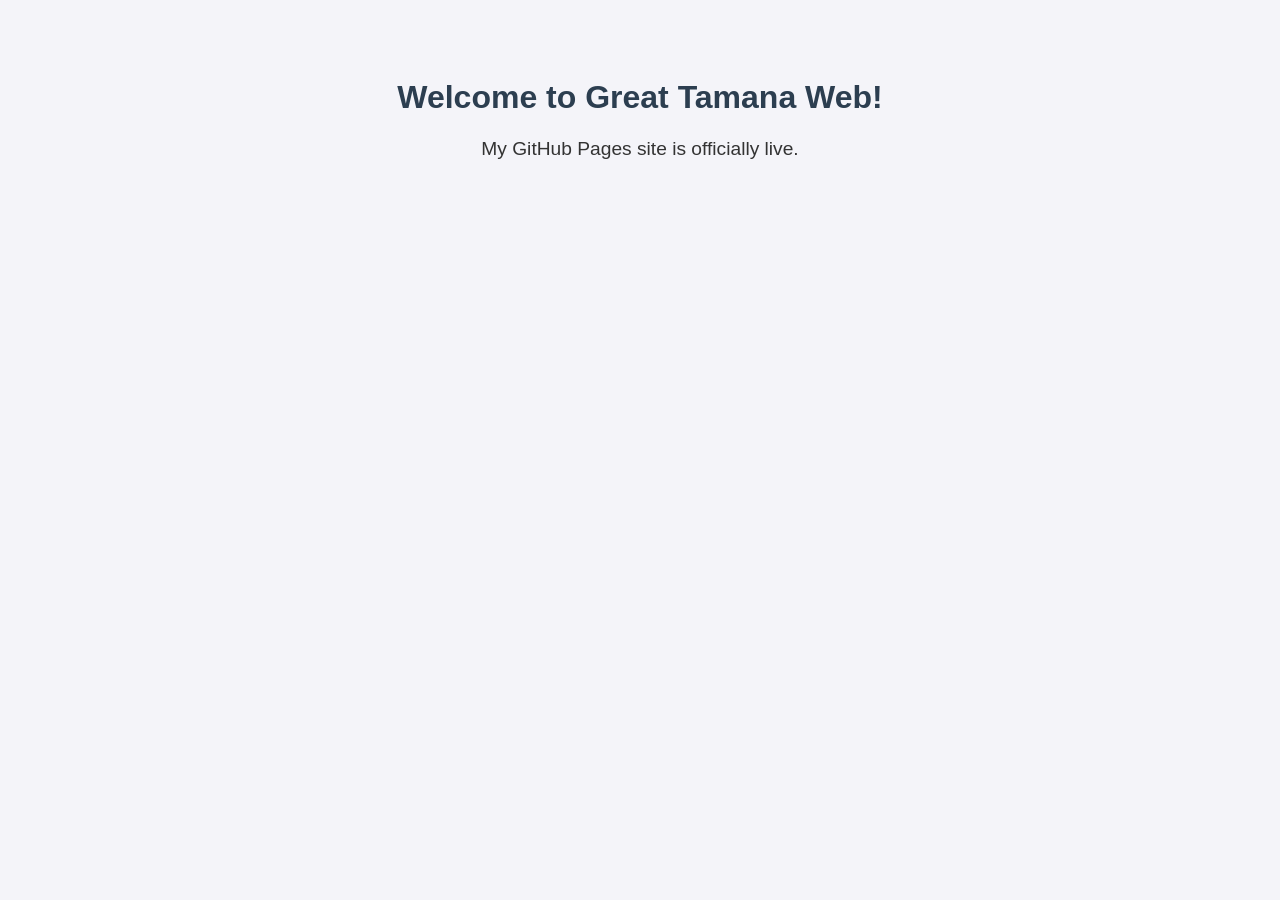
==== index.html @ b838b40d "Add initial HTML structure for Great Tamana Web" ====
<!DOCTYPE html>
<html lang="en">
<head>
    <meta charset="UTF-8">
    <meta name="viewport" content="width=device-width, initial-scale=1.0">
    <title>Great Tamana Web</title>
    <style>
        body {
            font-family: Arial, sans-serif;
            text-align: center;
            padding: 50px;
            background-color: #f4f4f9;
            color: #333;
        }
        h1 {
            color: #2c3e50;
        }
        p {
            font-size: 1.2rem;
        }
    </style>
</head>
<body>
    <h1>Welcome to Great Tamana Web!</h1>
    <p>My GitHub Pages site is officially live.</p>
</body>
</html>
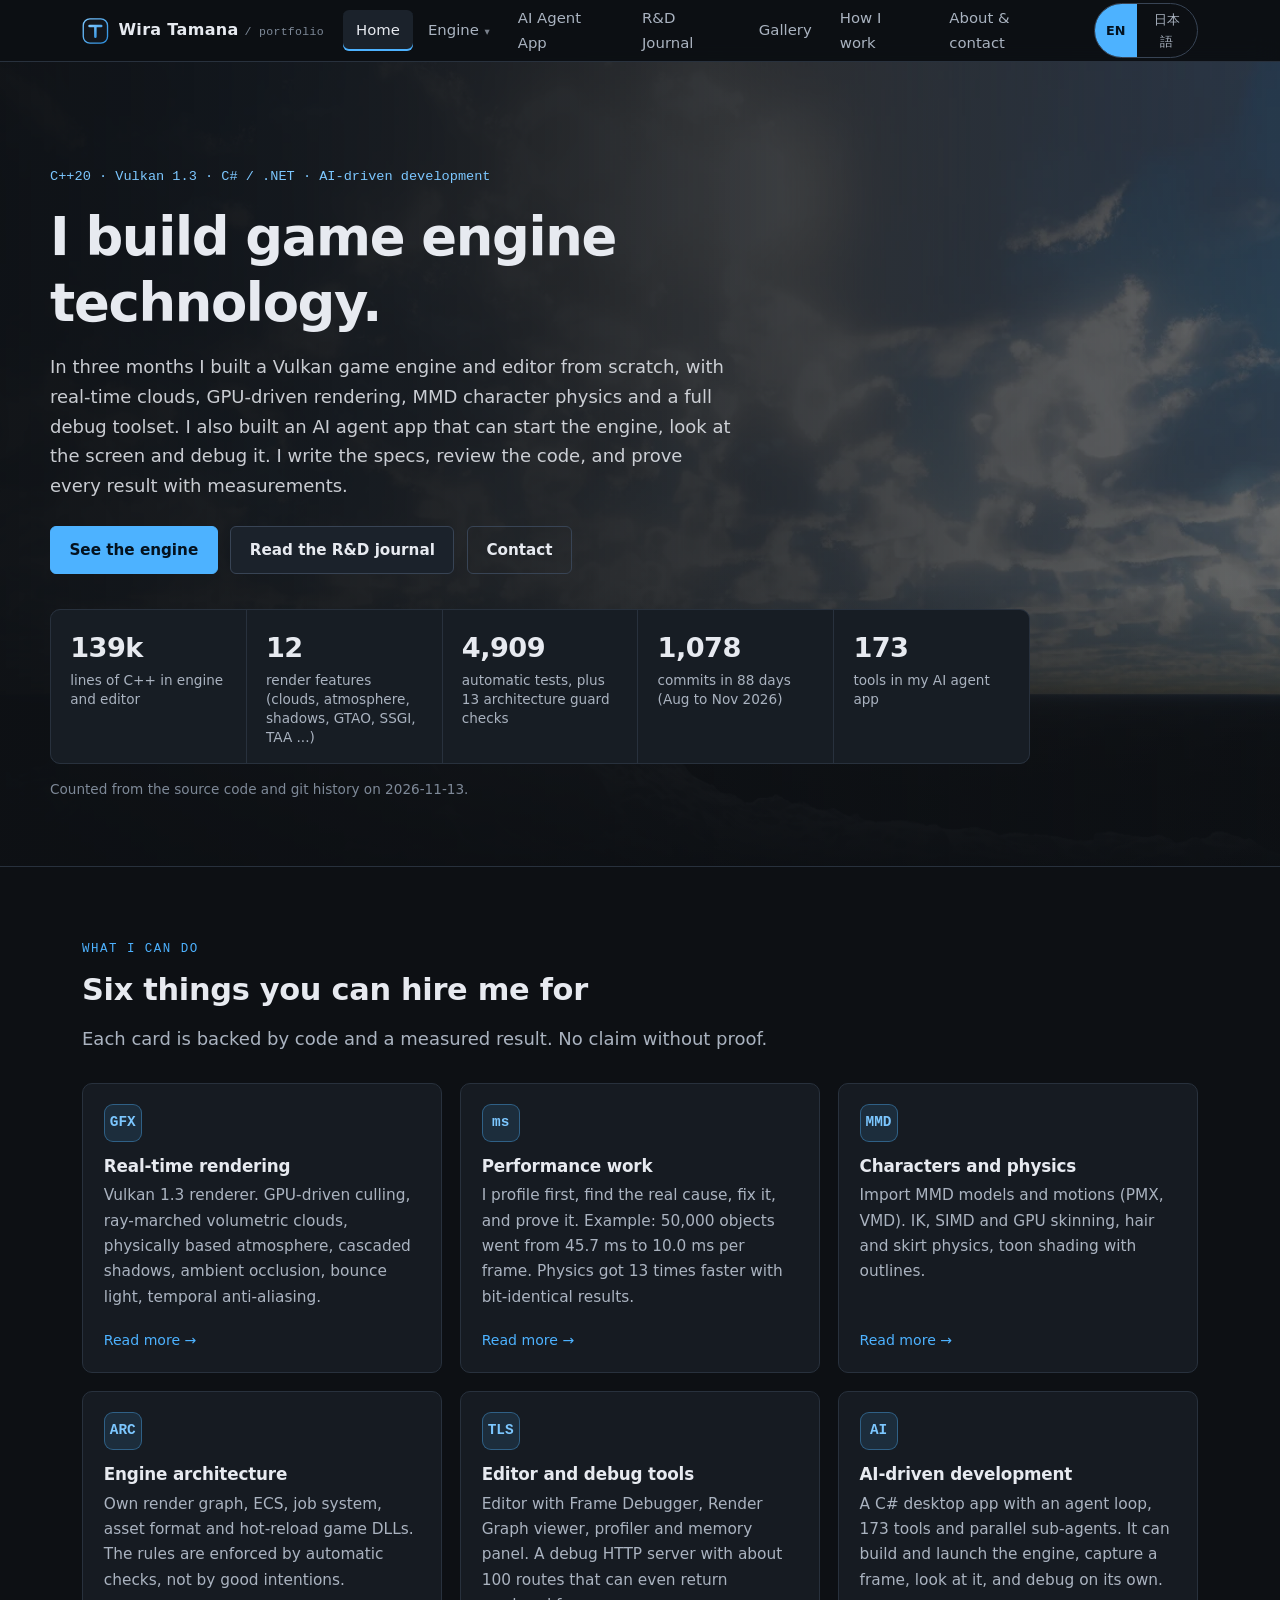
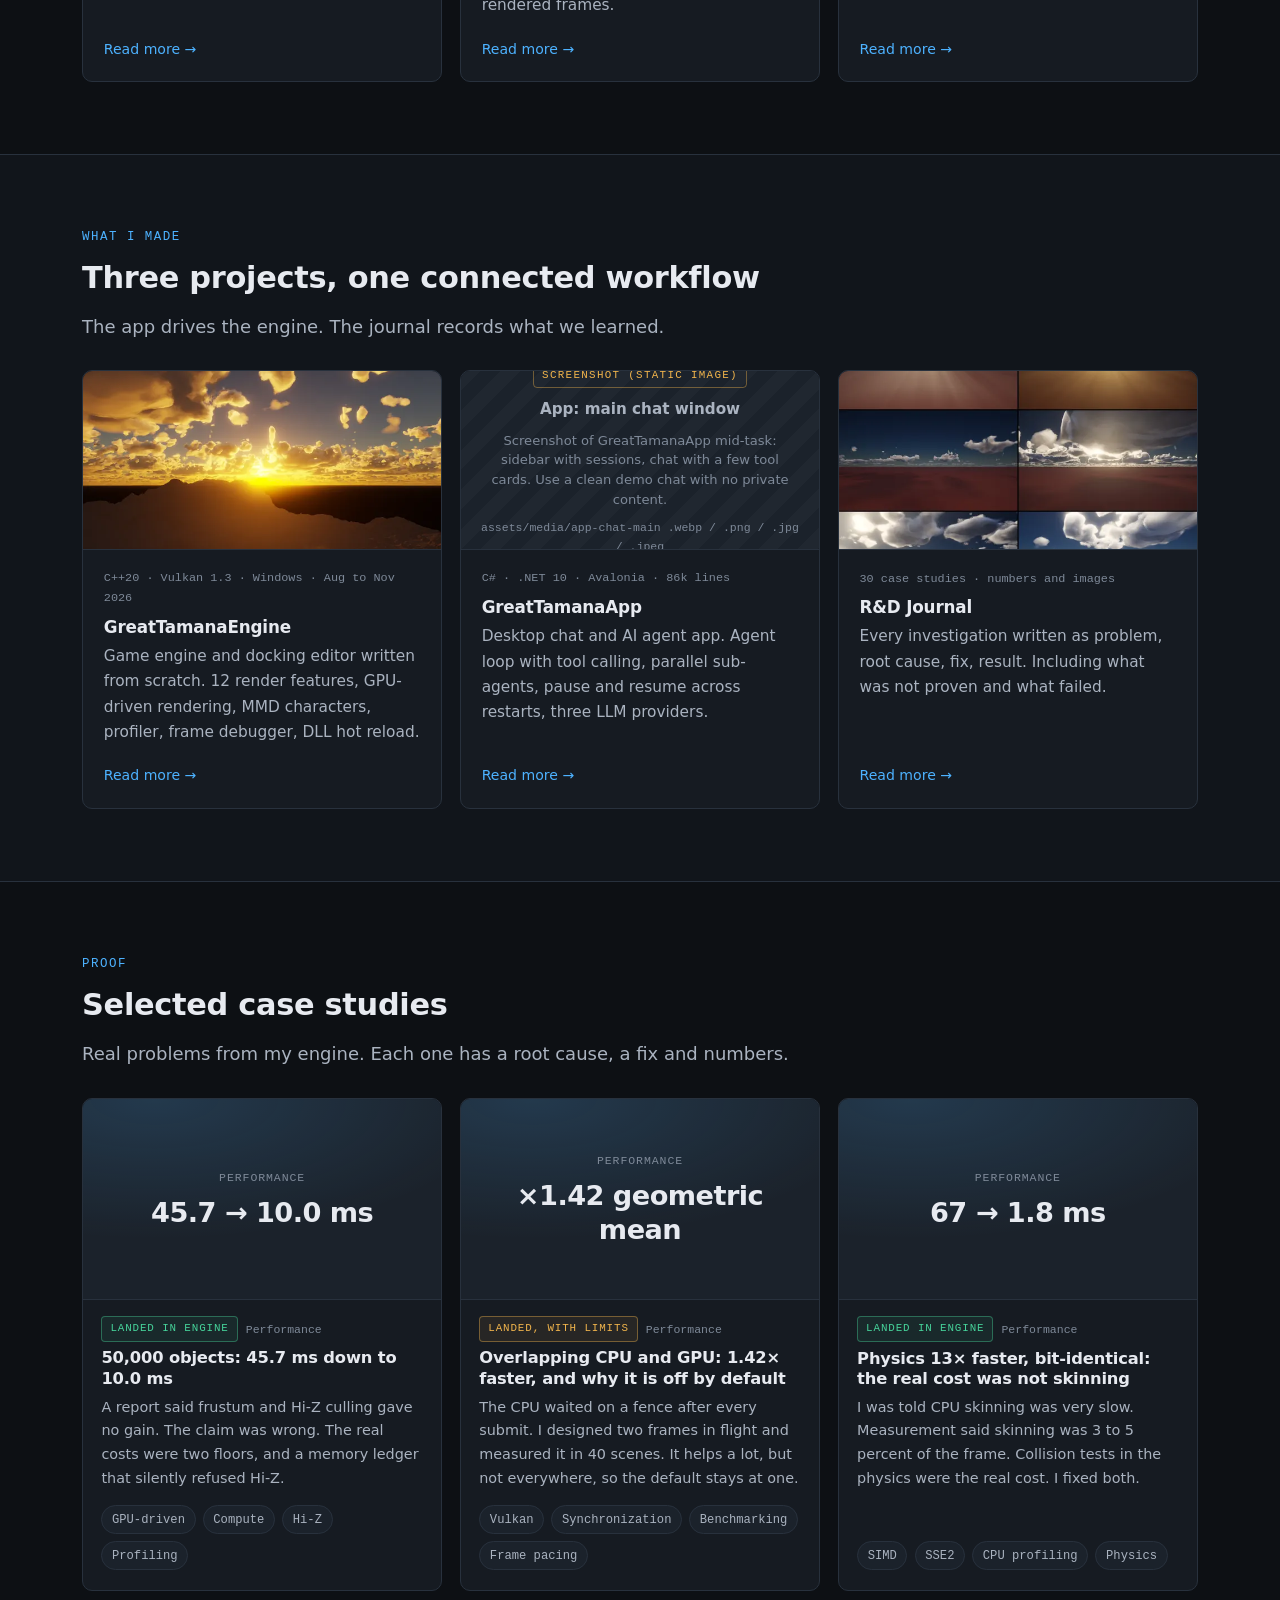
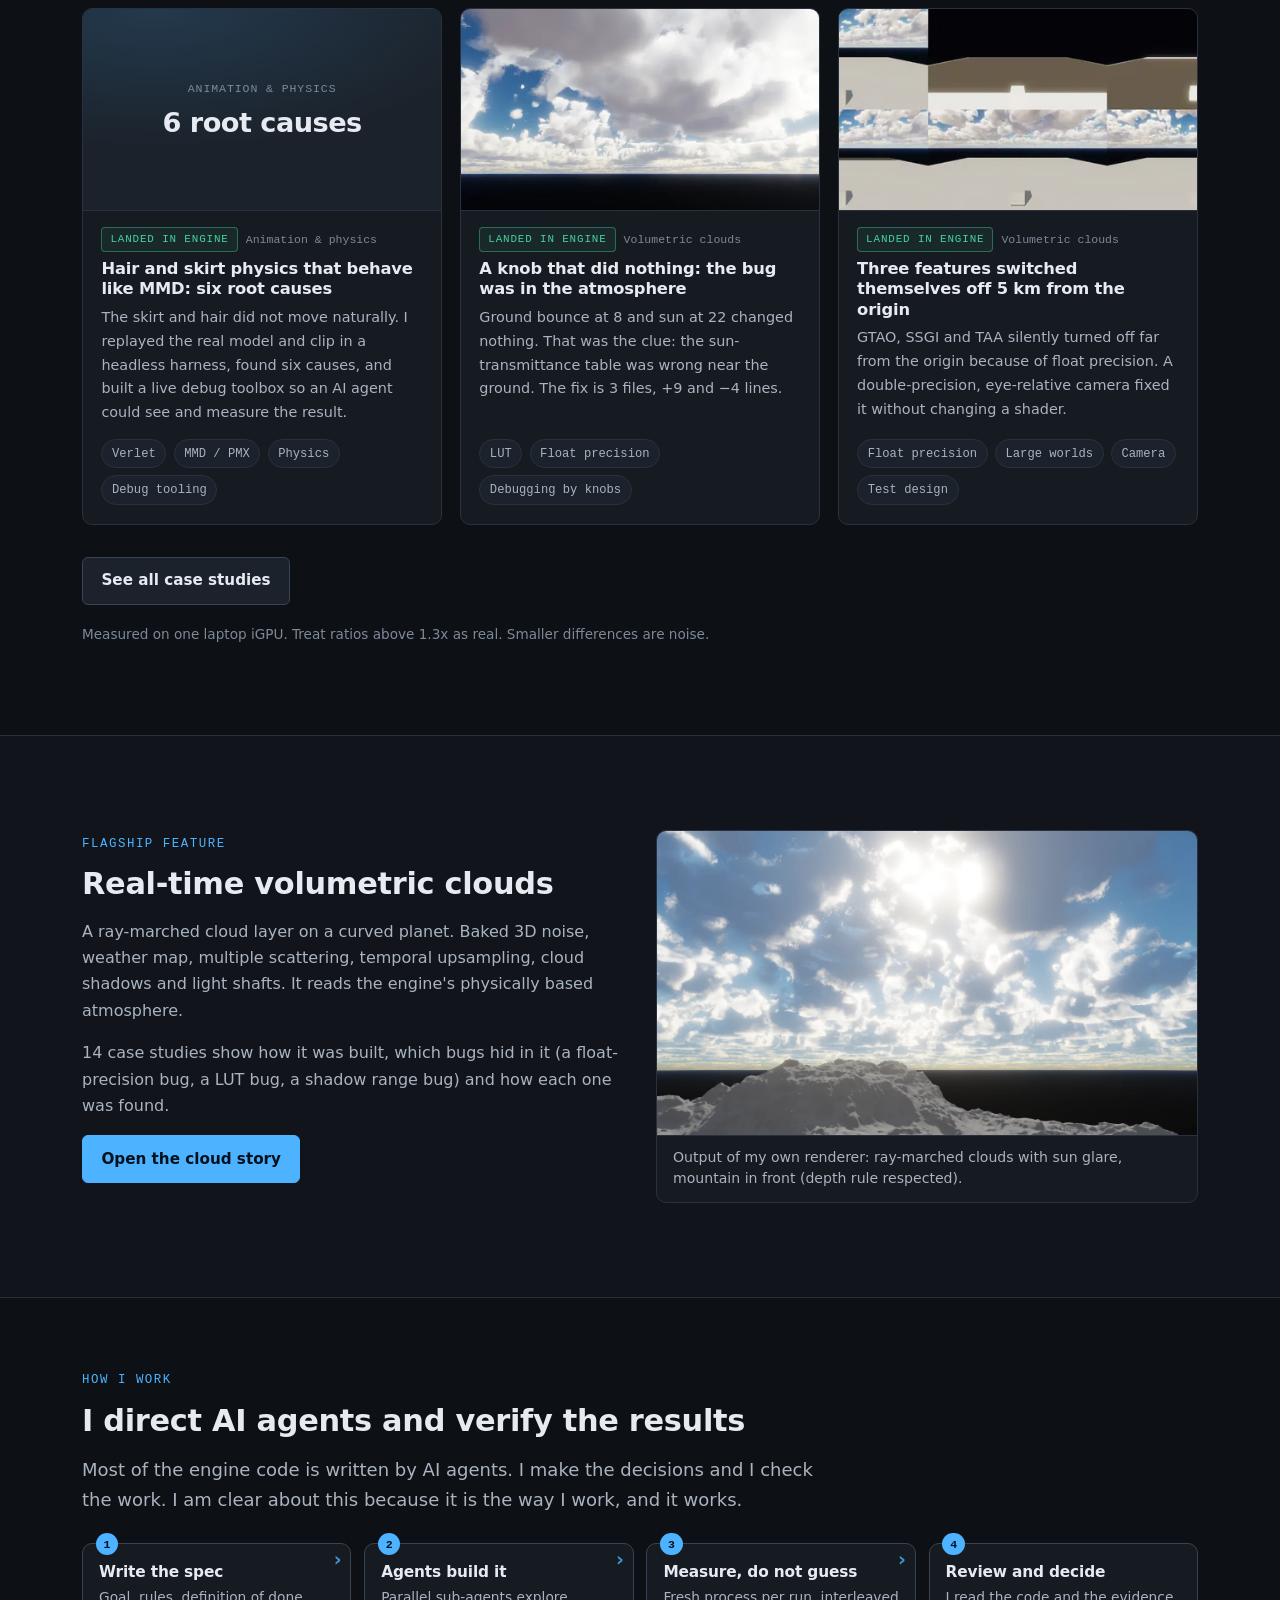
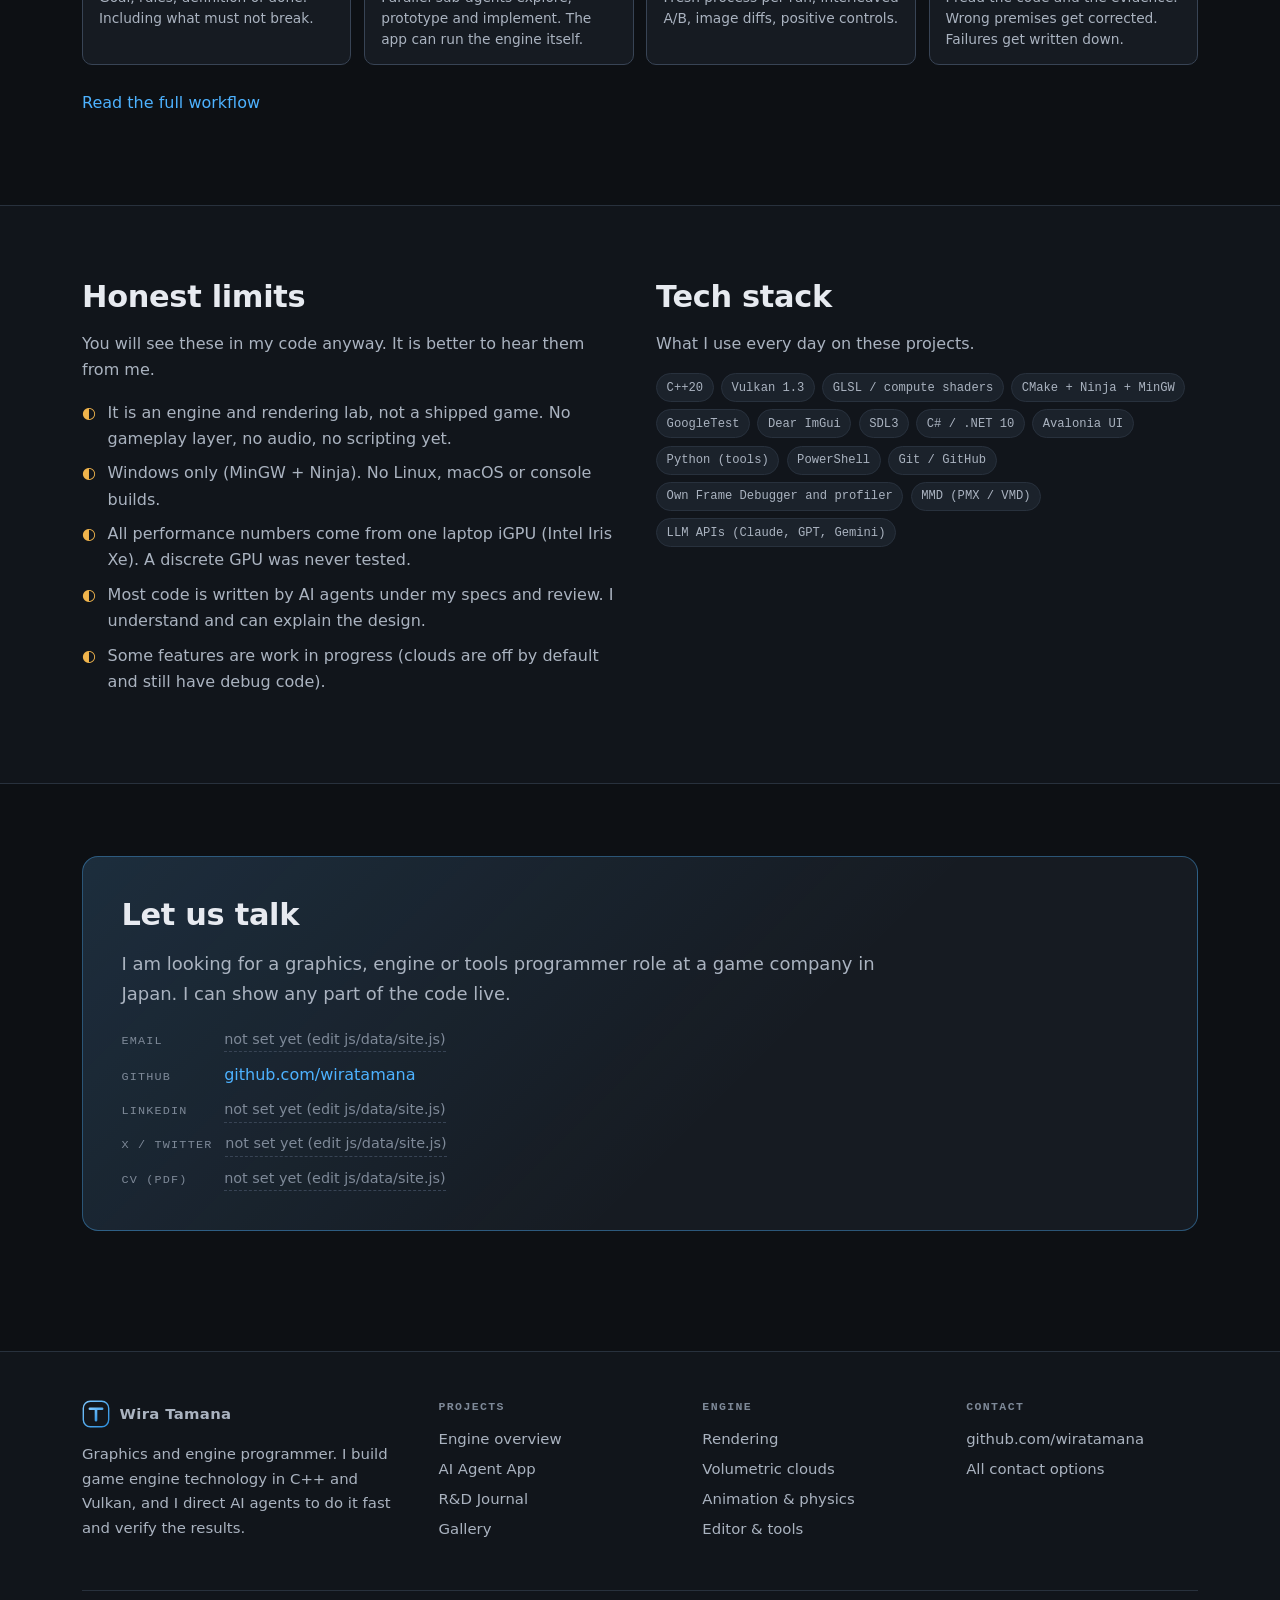
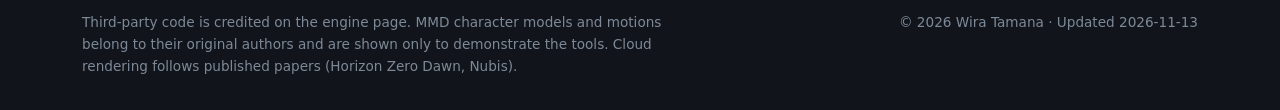
==== commit afc833c8: "Rewrite portfolio: multi-page site with EN/JP language architecture, 30 case studies, shared UI comp" ====
--- a/index.html
+++ b/index.html
@@ -1,27 +1,165 @@
 <!DOCTYPE html>
-<html lang="en">
+<html lang="en" data-page="home" data-bundles="common,home,cases" data-scripts="data/cases,components/case-card,pages/home" data-title="home.title" data-desc="home.desc">
 <head>
-    <meta charset="UTF-8">
-    <meta name="viewport" content="width=device-width, initial-scale=1.0">
-    <title>Great Tamana Web</title>
-    <style>
-        body {
-            font-family: Arial, sans-serif;
-            text-align: center;
-            padding: 50px;
-            background-color: #f4f4f9;
-            color: #333;
-        }
-        h1 {
-            color: #2c3e50;
-        }
-        p {
-            font-size: 1.2rem;
-        }
-    </style>
+<meta charset="utf-8">
+<meta name="viewport" content="width=device-width, initial-scale=1">
+<title>Wira Tamana · Graphics &amp; Engine Programmer</title>
+<meta name="description" content="Portfolio of Wira Tamana: Vulkan game engine, AI agent app and R&amp;D journal.">
+<meta name="theme-color" content="#0d1014">
+<meta property="og:type" content="website">
+<meta property="og:title" content="Wira Tamana · Graphics &amp; Engine Programmer">
+<meta property="og:image" content="assets/img/cloud-hero.webp">
+<link rel="icon" href="assets/icons/favicon.svg" type="image/svg+xml">
+<link rel="stylesheet" href="css/tokens.css">
+<link rel="stylesheet" href="css/base.css">
+<link rel="stylesheet" href="css/components.css">
+<script src="js/core/loader.js"></script>
 </head>
 <body>
-    <h1>Welcome to Great Tamana Web!</h1>
-    <p>My GitHub Pages site is officially live.</p>
+<a class="skip" href="#main" data-i18n="skip"></a>
+<div id="site-header"></div>
+<noscript><p class="wrap" style="padding-block:2rem">This site needs JavaScript (language switch and texts).</p></noscript>
+
+<main id="main">
+
+  <!-- ===== HERO ===== -->
+  <section class="hero">
+    <div class="hero-bg"><img src="assets/img/cloud-hero.webp" alt=""></div>
+    <div class="wrap hero-inner">
+      <span class="tagline" data-i18n="home.hero.tag"></span>
+      <h1 data-i18n="home.hero.h1"></h1>
+      <p class="lead" data-i18n="home.hero.lead"></p>
+      <div class="hero-cta">
+        <a class="btn primary" href="engine.html" data-i18n="home.hero.cta1"></a>
+        <a class="btn" href="journal.html" data-i18n="home.hero.cta2"></a>
+        <a class="btn ghost" href="about.html#contact" data-i18n="home.hero.cta3"></a>
+      </div>
+      <div class="stats" data-repeat="home.stats" data-tpl="stat"></div>
+      <p class="dim" style="margin:.7rem 0 0"><small data-i18n="home.stats.note"></small></p>
+    </div>
+  </section>
+
+  <!-- ===== WHAT I CAN DO ===== -->
+  <section class="section" id="can">
+    <div class="wrap">
+      <div class="section-head">
+        <span class="eyebrow" data-i18n="home.can.eyebrow"></span>
+        <h2 data-i18n="home.can.h"></h2>
+        <p data-i18n="home.can.sub"></p>
+      </div>
+      <div class="grid g3" data-repeat="home.can" data-tpl="card"></div>
+    </div>
+  </section>
+
+  <!-- ===== WHAT I MADE ===== -->
+  <section class="section alt" id="made">
+    <div class="wrap">
+      <div class="section-head">
+        <span class="eyebrow" data-i18n="home.made.eyebrow"></span>
+        <h2 data-i18n="home.made.h"></h2>
+        <p data-i18n="home.made.sub"></p>
+      </div>
+      <div class="grid g3">
+        <a class="card proj" href="engine.html">
+          <div class="thumb"><img src="assets/img/thumb/cloud-final-s3.webp" alt="" loading="lazy"></div>
+          <div class="body">
+            <span class="meta" data-i18n="home.made.1.meta"></span>
+            <h3 data-i18n="home.made.1.t"></h3>
+            <p data-i18n="home.made.1.d"></p>
+            <span class="more" data-i18n="ui.more"></span>
+          </div>
+        </a>
+        <a class="card proj" href="app.html">
+          <div class="thumb"><figure data-slot="app-chat-main" data-kind="image"></figure></div>
+          <div class="body">
+            <span class="meta" data-i18n="home.made.2.meta"></span>
+            <h3 data-i18n="home.made.2.t"></h3>
+            <p data-i18n="home.made.2.d"></p>
+            <span class="more" data-i18n="ui.more"></span>
+          </div>
+        </a>
+        <a class="card proj" href="journal.html">
+          <div class="thumb"><img src="assets/img/thumb/cloud-shafts-sheet.webp" alt="" loading="lazy"></div>
+          <div class="body">
+            <span class="meta" data-i18n="home.made.3.meta"></span>
+            <h3 data-i18n="home.made.3.t"></h3>
+            <p data-i18n="home.made.3.d"></p>
+            <span class="more" data-i18n="ui.more"></span>
+          </div>
+        </a>
+      </div>
+    </div>
+  </section>
+
+  <!-- ===== PROOF ===== -->
+  <section class="section" id="proof">
+    <div class="wrap">
+      <div class="section-head">
+        <span class="eyebrow" data-i18n="home.feat.eyebrow"></span>
+        <h2 data-i18n="home.feat.h"></h2>
+        <p data-i18n="home.feat.sub"></p>
+      </div>
+      <div class="grid g3" id="feat-cases"></div>
+      <p class="sp-t"><a class="btn" href="journal.html" data-i18n="home.feat.all"></a></p>
+      <p class="dim"><small data-i18n="note.hw.short"></small></p>
+    </div>
+  </section>
+
+  <!-- ===== CLOUDS ===== -->
+  <section class="section alt" id="clouds">
+    <div class="wrap cols2" style="align-items:center">
+      <div>
+        <span class="eyebrow" data-i18n="home.cloud.eyebrow"></span>
+        <h2 data-i18n="home.cloud.h"></h2>
+        <p class="muted" data-i18n="home.cloud.p1"></p>
+        <p class="muted" data-i18n="home.cloud.p2"></p>
+        <p><a class="btn primary" href="clouds.html" data-i18n="home.cloud.cta"></a></p>
+      </div>
+      <figure data-img="cloud-hero" data-cap="home.cloud.cap"></figure>
+    </div>
+  </section>
+
+  <!-- ===== HOW I WORK ===== -->
+  <section class="section" id="how">
+    <div class="wrap">
+      <div class="section-head">
+        <span class="eyebrow" data-i18n="home.how.eyebrow"></span>
+        <h2 data-i18n="home.how.h"></h2>
+        <p data-i18n="home.how.sub"></p>
+      </div>
+      <div class="flow" data-repeat="home.how" data-tpl="step"></div>
+      <p><a href="workflow.html" data-i18n="home.how.more"></a></p>
+    </div>
+  </section>
+
+  <!-- ===== HONEST LIMITS + STACK ===== -->
+  <section class="section alt" id="honest">
+    <div class="wrap cols2">
+      <div>
+        <h2 data-i18n="home.limits.h"></h2>
+        <p class="muted" data-i18n="home.limits.sub"></p>
+        <ul class="ticks part" data-repeat="home.limits" data-tpl="li"></ul>
+      </div>
+      <div>
+        <h2 data-i18n="home.stack.h"></h2>
+        <p class="muted" data-i18n="home.stack.sub"></p>
+        <ul class="chips" data-repeat="home.stack" data-tpl="chip"></ul>
+      </div>
+    </div>
+  </section>
+
+  <!-- ===== CONTACT ===== -->
+  <section class="section" id="contact">
+    <div class="wrap">
+      <div class="contact-box">
+        <h2 data-i18n="home.contact.h"></h2>
+        <p class="lead" data-i18n="home.contact.p"></p>
+        <ul class="contact-list" data-contact></ul>
+      </div>
+    </div>
+  </section>
+</main>
+
+<div id="site-footer"></div>
 </body>
 </html>
--- a/css/tokens.css
+++ b/css/tokens.css
@@ -0,0 +1,56 @@
+/* ==========================================================================
+   Design tokens. Change the look of the whole site here.
+   Style: dark, technical, engine-editor feel. ONE accent colour.
+   ========================================================================== */
+:root {
+  color-scheme: dark;
+
+  /* surfaces (charcoal) */
+  --bg:        #0d1014;
+  --bg-2:      #11151b;
+  --surface:   #161b22;
+  --surface-2: #1b222b;
+  --surface-3: #232d39;
+  --line:      #28313d;
+  --line-2:    #384455;
+
+  /* text */
+  --text:   #e7eaf0;
+  --text-2: #aab3c0;
+  --text-3: #7e8998;
+
+  /* the one accent */
+  --accent:      #4db2ff;
+  --accent-2:    #7cc7ff;
+  --accent-ink:  #04121f;
+  --accent-soft: rgba(77, 178, 255, .12);
+  --accent-line: rgba(77, 178, 255, .38);
+
+  /* semantic (only for status and before/after) */
+  --good: #46d39a;
+  --warn: #f0b44c;
+  --bad:  #f06a6a;
+
+  /* shape */
+  --r-s: 6px;
+  --r:   10px;
+  --r-l: 16px;
+  --shadow: 0 10px 34px rgba(0, 0, 0, .38);
+
+  /* layout */
+  --maxw: 1180px;
+  --maxw-text: 760px;
+  --gutter: clamp(16px, 4vw, 32px);
+  --header-h: 62px;
+
+  /* type */
+  --font: "Inter", "Segoe UI", "Hiragino Sans", "Hiragino Kaku Gothic ProN", "Yu Gothic UI", "Meiryo", system-ui, -apple-system, sans-serif;
+  --mono: "Cascadia Code", "JetBrains Mono", "SF Mono", Consolas, "Courier New", monospace;
+  --fs-s:  .85rem;
+  --fs:    1rem;
+  --fs-l:  1.125rem;
+  --fs-h3: 1.15rem;
+  --fs-h2: clamp(1.45rem, 2.6vw, 1.9rem);
+  --fs-h1: clamp(2rem, 5vw, 3.3rem);
+  --lh: 1.65;
+}
--- a/css/base.css
+++ b/css/base.css
@@ -0,0 +1,142 @@
+/* ==========================================================================
+   Base: reset, typography, page shell, header, footer.
+   ========================================================================== */
+*, *::before, *::after { box-sizing: border-box; }
+html { -webkit-text-size-adjust: 100%; scroll-behavior: smooth; scroll-padding-top: calc(var(--header-h) + 16px); }
+body {
+  margin: 0; background: var(--bg); color: var(--text);
+  font-family: var(--font); font-size: var(--fs); line-height: var(--lh);
+  -webkit-font-smoothing: antialiased; text-rendering: optimizeLegibility;
+}
+/* hide the page until texts are applied (no flash of wrong language) */
+html.i18n-loading body { opacity: 0; }
+html body { transition: opacity .15s ease; }
+
+img, video, svg { max-width: 100%; display: block; }
+a { color: var(--accent); text-decoration: none; }
+a:hover { color: var(--accent-2); text-decoration: underline; text-underline-offset: 3px; }
+:focus-visible { outline: 2px solid var(--accent); outline-offset: 2px; border-radius: 4px; }
+::selection { background: var(--accent); color: var(--accent-ink); }
+hr { border: 0; border-top: 1px solid var(--line); margin: 2rem 0; }
+
+h1, h2, h3, h4 { line-height: 1.25; margin: 0 0 .5em; font-weight: 650; letter-spacing: -.01em; }
+h1 { font-size: var(--fs-h1); letter-spacing: -.025em; font-weight: 700; }
+h2 { font-size: var(--fs-h2); }
+h3 { font-size: var(--fs-h3); }
+h4 { font-size: 1rem; }
+p { margin: 0 0 1em; }
+ul, ol { margin: 0 0 1em; padding-left: 1.25em; }
+li { margin: .25em 0; }
+code, kbd { font-family: var(--mono); font-size: .88em; background: var(--surface-2); border: 1px solid var(--line); border-radius: 4px; padding: .08em .38em; color: var(--accent-2); }
+strong, b { font-weight: 650; color: var(--text); }
+small { font-size: var(--fs-s); color: var(--text-3); }
+
+/* Japanese typography */
+html[lang="ja"] body { line-height: 1.85; letter-spacing: .02em; word-break: auto-phrase; line-break: strict; }
+html[lang="ja"] h1, html[lang="ja"] h2, html[lang="ja"] h3 { letter-spacing: .01em; line-height: 1.4; }
+
+.skip { position: absolute; left: -999px; top: 8px; z-index: 999; background: var(--accent); color: var(--accent-ink); padding: .5rem 1rem; border-radius: var(--r-s); }
+.skip:focus { left: 8px; }
+
+/* ---------- shell ---------- */
+.wrap { width: 100%; max-width: var(--maxw); margin: 0 auto; padding-inline: var(--gutter); }
+.narrow { max-width: var(--maxw-text); }
+main { display: block; min-height: 60vh; }
+.section { padding-block: clamp(2.5rem, 6vw, 4.5rem); }
+.section.alt { background: var(--bg-2); border-block: 1px solid var(--line); }
+.section-head { max-width: var(--maxw-text); margin-bottom: 1.8rem; }
+.section-head p { color: var(--text-2); font-size: var(--fs-l); margin: 0; }
+.eyebrow { font-family: var(--mono); font-size: .78rem; text-transform: uppercase; letter-spacing: .12em; color: var(--accent); margin-bottom: .7rem; display: block; }
+.lead { font-size: var(--fs-l); color: var(--text-2); max-width: var(--maxw-text); }
+.muted { color: var(--text-2); }
+.dim { color: var(--text-3); }
+.mono { font-family: var(--mono); }
+.center { text-align: center; }
+.stack > * + * { margin-top: 1rem; }
+.row { display: flex; flex-wrap: wrap; gap: .75rem; align-items: center; }
+.sp-t { margin-top: 2rem; }
+
+/* ---------- page header (inner pages) ---------- */
+.page-head { padding: clamp(2rem, 5vw, 3.6rem) 0 clamp(1.4rem, 3vw, 2.2rem); border-bottom: 1px solid var(--line);
+  background: radial-gradient(1200px 300px at 85% -40%, rgba(77, 178, 255, .13), transparent 60%), var(--bg); }
+.page-head h1 { margin-bottom: .6rem; max-width: 22ch; }
+html[lang="ja"] .page-head h1 { max-width: 26ch; }
+.crumbs { font-size: var(--fs-s); color: var(--text-3); margin-bottom: 1rem; display: flex; gap: .5rem; flex-wrap: wrap; }
+.crumbs a { color: var(--text-2); }
+.crumbs span.sep { opacity: .5; }
+
+/* page with side table of contents */
+.page-grid { display: grid; grid-template-columns: minmax(0, 1fr); gap: 2.5rem; }
+.toc { display: none; }
+@media (min-width: 1100px) {
+  .page-grid.has-toc { grid-template-columns: 210px minmax(0, 1fr); }
+  .toc { display: block; position: sticky; top: calc(var(--header-h) + 24px); align-self: start; font-size: var(--fs-s); max-height: calc(100vh - var(--header-h) - 48px); overflow: auto; }
+  .toc h4 { font-family: var(--mono); font-size: .72rem; text-transform: uppercase; letter-spacing: .12em; color: var(--text-3); margin-bottom: .7rem; }
+  .toc a { display: block; padding: .32rem .8rem; color: var(--text-2); border-left: 2px solid var(--line); }
+  .toc a:hover { color: var(--text); text-decoration: none; border-color: var(--line-2); }
+  .toc a.on { color: var(--accent); border-color: var(--accent); }
+}
+.page-grid .section { padding-block: 0 3rem; }
+.page-grid .section + .section { padding-top: 0; }
+.page-grid .section > h2:first-child { margin-top: 0; }
+.block { margin-bottom: 3rem; }
+.block > h2 { padding-top: .5rem; }
+
+/* ---------- header ---------- */
+.site-header { position: sticky; top: 0; z-index: 100; height: var(--header-h); background: rgba(13, 16, 20, .82);
+  backdrop-filter: blur(14px) saturate(1.3); -webkit-backdrop-filter: blur(14px) saturate(1.3); border-bottom: 1px solid var(--line); }
+.site-header .wrap { height: 100%; display: flex; align-items: center; gap: 1.2rem; }
+.brand { display: flex; align-items: center; gap: .6rem; color: var(--text); font-weight: 700; letter-spacing: .02em; white-space: nowrap; }
+.brand:hover { text-decoration: none; color: var(--text); }
+.brand svg { width: 28px; height: 28px; }
+.brand small { color: var(--text-3); font-weight: 500; font-family: var(--mono); font-size: .72rem; }
+.nav { display: flex; align-items: center; gap: .15rem; margin-left: auto; }
+.nav > a, .nav .dd > button { color: var(--text-2); padding: .5rem .8rem; border-radius: var(--r-s); font: inherit; font-size: .93rem; background: none; border: 0; cursor: pointer; }
+.nav > a:hover, .nav .dd > button:hover { color: var(--text); background: var(--surface-2); text-decoration: none; }
+.nav a.on, .nav .dd.on > button { color: var(--text); background: var(--surface-2); }
+.nav a.on { box-shadow: inset 0 -2px 0 var(--accent); }
+.dd { position: relative; }
+.dd > button::after { content: "▾"; margin-left: .35rem; font-size: .7em; opacity: .7; }
+.dd-menu { position: absolute; top: calc(100% + 6px); left: 0; min-width: 240px; background: var(--surface); border: 1px solid var(--line-2); border-radius: var(--r); box-shadow: var(--shadow); padding: .4rem; display: none; }
+.dd:hover .dd-menu, .dd.open .dd-menu, .dd:focus-within .dd-menu { display: block; }
+.dd-menu a { display: block; padding: .5rem .75rem; border-radius: var(--r-s); color: var(--text-2); font-size: .92rem; }
+.dd-menu a:hover { background: var(--surface-3); color: var(--text); text-decoration: none; }
+.dd-menu a.on { color: var(--accent); }
+
+.lang { display: inline-flex; border: 1px solid var(--line-2); border-radius: 999px; overflow: hidden; margin-left: .6rem; }
+.lang button { background: none; border: 0; color: var(--text-2); font: inherit; font-size: .8rem; padding: .32rem .7rem; cursor: pointer; }
+.lang button:hover { color: var(--text); }
+.lang button[aria-pressed="true"] { background: var(--accent); color: var(--accent-ink); font-weight: 650; }
+
+.burger { display: none; margin-left: auto; background: none; border: 1px solid var(--line-2); color: var(--text); border-radius: var(--r-s); padding: .4rem .65rem; font-size: 1.1rem; cursor: pointer; }
+@media (max-width: 960px) {
+  .burger { display: block; }
+  .nav { position: fixed; inset: var(--header-h) 0 auto 0; background: var(--bg-2); border-bottom: 1px solid var(--line); flex-direction: column; align-items: stretch; padding: .6rem var(--gutter) 1.2rem; display: none; margin: 0; max-height: calc(100vh - var(--header-h)); overflow: auto; }
+  .nav.open { display: flex; }
+  .nav > a, .nav .dd > button { padding: .7rem .6rem; text-align: left; width: 100%; }
+  .dd-menu { position: static; display: block; box-shadow: none; border: 0; background: none; padding: 0 0 0 .8rem; }
+  .dd > button::after { display: none; }
+  .lang { margin: .6rem 0 0; align-self: flex-start; }
+}
+
+/* partial translation notice */
+.i18n-note { background: var(--accent-soft); border-bottom: 1px solid var(--accent-line); color: var(--text); font-size: var(--fs-s); text-align: center; padding: .45rem var(--gutter); }
+
+/* ---------- footer ---------- */
+.site-footer { border-top: 1px solid var(--line); background: var(--bg-2); padding: 3rem 0 2rem; margin-top: 3rem; font-size: .93rem; }
+.foot-grid { display: grid; gap: 2rem; grid-template-columns: 1.4fr repeat(3, 1fr); }
+@media (max-width: 800px) { .foot-grid { grid-template-columns: 1fr 1fr; } }
+@media (max-width: 520px) { .foot-grid { grid-template-columns: 1fr; } }
+.site-footer h4 { font-family: var(--mono); font-size: .72rem; text-transform: uppercase; letter-spacing: .12em; color: var(--text-3); margin-bottom: .8rem; }
+.site-footer ul { list-style: none; padding: 0; margin: 0; }
+.site-footer li { margin: .35rem 0; }
+.site-footer a { color: var(--text-2); }
+.site-footer a:hover { color: var(--text); }
+.foot-note { margin-top: 2.2rem; padding-top: 1.2rem; border-top: 1px solid var(--line); color: var(--text-3); font-size: var(--fs-s); display: flex; flex-wrap: wrap; gap: .5rem 2rem; justify-content: space-between; }
+.foot-note p { margin: 0; max-width: 70ch; }
+
+@media (prefers-reduced-motion: reduce) { html { scroll-behavior: auto; } * { transition: none !important; animation: none !important; } }
+@media print {
+  .site-header, .site-footer, .toc, .lang, .burger { display: none !important; }
+  body { background: #fff; color: #000; }
+}
--- a/css/components.css
+++ b/css/components.css
@@ -0,0 +1,255 @@
+/* ==========================================================================
+   Components. Every page is built from these. Do not style per page.
+   ========================================================================== */
+
+/* ---------- buttons, chips, badges ---------- */
+.btn { display: inline-flex; align-items: center; gap: .5rem; padding: .65rem 1.15rem; border-radius: var(--r-s); font: inherit; font-weight: 600; font-size: .95rem;
+  border: 1px solid var(--line-2); background: var(--surface-2); color: var(--text); cursor: pointer; transition: background .15s, border-color .15s, transform .15s; }
+.btn:hover { background: var(--surface-3); border-color: var(--accent-line); text-decoration: none; color: var(--text); transform: translateY(-1px); }
+.btn.primary { background: var(--accent); border-color: var(--accent); color: var(--accent-ink); }
+.btn.primary:hover { background: var(--accent-2); border-color: var(--accent-2); color: var(--accent-ink); }
+.btn.ghost { background: transparent; }
+.btn[aria-disabled="true"] { opacity: .5; pointer-events: none; }
+
+.chips { display: flex; flex-wrap: wrap; gap: .45rem; margin: 0; padding: 0; list-style: none; }
+.chip { display: inline-block; font-family: var(--mono); font-size: .76rem; padding: .22rem .6rem; border-radius: 999px; background: var(--surface-2); border: 1px solid var(--line); color: var(--text-2); margin: 0; }
+.chip.on, button.chip.on { background: var(--accent-soft); border-color: var(--accent-line); color: var(--accent-2); }
+button.chip { cursor: pointer; font-size: .8rem; padding: .32rem .8rem; }
+button.chip:hover { border-color: var(--accent-line); color: var(--text); }
+
+.badge { display: inline-block; font-family: var(--mono); font-size: .68rem; text-transform: uppercase; letter-spacing: .08em; padding: .18rem .5rem; border-radius: 4px; border: 1px solid var(--line-2); color: var(--text-2); }
+.badge.good { color: var(--good); border-color: rgba(70, 211, 154, .4); background: rgba(70, 211, 154, .08); }
+.badge.warn { color: var(--warn); border-color: rgba(240, 180, 76, .4); background: rgba(240, 180, 76, .08); }
+.badge.bad  { color: var(--bad);  border-color: rgba(240, 106, 106, .4); background: rgba(240, 106, 106, .08); }
+.badge.accent { color: var(--accent-2); border-color: var(--accent-line); background: var(--accent-soft); }
+
+/* ---------- hero (home) ---------- */
+.hero { position: relative; overflow: hidden; border-bottom: 1px solid var(--line); isolation: isolate; }
+.hero-bg { position: absolute; inset: 0; z-index: -2; }
+.hero-bg img { width: 100%; height: 100%; object-fit: cover; object-position: center 30%; opacity: .5; }
+.hero::after { content: ""; position: absolute; inset: 0; z-index: -1; background: linear-gradient(90deg, rgba(13, 16, 20, .96) 0%, rgba(13, 16, 20, .78) 45%, rgba(13, 16, 20, .25) 100%), linear-gradient(0deg, var(--bg) 0%, transparent 35%); }
+.hero-inner { padding: clamp(3rem, 9vw, 6.5rem) 0 clamp(2.5rem, 6vw, 4rem); }
+.hero h1 { max-width: 17ch; margin-bottom: 1rem; }
+html[lang="ja"] .hero h1 { max-width: 20ch; }
+.hero .lead { color: var(--text); opacity: .86; margin-bottom: 1.6rem; max-width: 60ch; }
+.hero-cta { display: flex; flex-wrap: wrap; gap: .8rem; }
+.hero .tagline { font-family: var(--mono); font-size: .85rem; color: var(--accent-2); margin-bottom: 1rem; display: block; }
+
+/* ---------- stat strip ---------- */
+.stats { display: grid; grid-template-columns: repeat(auto-fit, minmax(160px, 1fr)); gap: 1px; background: var(--line); border: 1px solid var(--line); border-radius: var(--r); overflow: hidden; margin-top: 2.2rem; }
+.stat { background: rgba(22, 27, 34, .9); padding: 1rem 1.2rem; }
+.stat .v { display: block; font-size: 1.7rem; font-weight: 700; letter-spacing: -.02em; color: var(--text); font-variant-numeric: tabular-nums; }
+.stat .l { display: block; font-size: var(--fs-s); color: var(--text-2); line-height: 1.4; }
+
+/* ---------- grids and cards ---------- */
+.grid { display: grid; gap: 1.1rem; }
+.g2 { grid-template-columns: repeat(auto-fit, minmax(min(100%, 340px), 1fr)); }
+.g3 { grid-template-columns: repeat(auto-fit, minmax(min(100%, 280px), 1fr)); }
+.g4 { grid-template-columns: repeat(auto-fit, minmax(min(100%, 220px), 1fr)); }
+
+.card { display: flex; flex-direction: column; background: var(--surface); border: 1px solid var(--line); border-radius: var(--r); padding: 1.25rem 1.3rem; transition: border-color .15s, transform .15s, background .15s; position: relative; }
+.card h3 { margin-bottom: .4rem; font-size: 1.05rem; }
+.card p { color: var(--text-2); margin: 0 0 .6rem; font-size: .96rem; }
+.card p:last-child { margin-bottom: 0; }
+.card .tag { align-self: flex-start; margin-bottom: .7rem; }
+.card .ic { width: 38px; height: 38px; border-radius: 9px; display: grid; place-items: center; background: var(--accent-soft); border: 1px solid var(--accent-line); color: var(--accent-2); font-family: var(--mono); font-size: .9rem; font-weight: 700; margin-bottom: .9rem; }
+a.card { color: inherit; }
+a.card:hover { border-color: var(--accent-line); background: var(--surface-2); transform: translateY(-2px); text-decoration: none; }
+a.card .more { margin-top: auto; padding-top: .6rem; font-size: .88rem; color: var(--accent); }
+a.card .more::after { content: " →"; }
+.card.flat { background: transparent; }
+
+/* project cards (home) */
+.proj { padding: 0; overflow: hidden; }
+.proj .thumb { aspect-ratio: 16 / 8; background: var(--surface-2); overflow: hidden; border-bottom: 1px solid var(--line); }
+.proj .thumb img, .proj .thumb .ph { width: 100%; height: 100%; object-fit: cover; }
+.proj .body { padding: 1.2rem 1.3rem 1.3rem; display: flex; flex-direction: column; flex: 1; }
+.proj .meta { font-family: var(--mono); font-size: .74rem; color: var(--text-3); margin-bottom: .5rem; }
+
+/* ---------- metrics ---------- */
+.metrics { display: grid; grid-template-columns: repeat(auto-fit, minmax(170px, 1fr)); gap: .9rem; margin: 1.4rem 0; }
+.metric { background: var(--surface); border: 1px solid var(--line); border-left: 3px solid var(--accent); border-radius: var(--r-s); padding: .9rem 1.05rem; }
+.metric .v { display: block; font-size: 1.55rem; font-weight: 700; letter-spacing: -.02em; line-height: 1.15; font-variant-numeric: tabular-nums; }
+.metric .l { display: block; font-size: .86rem; color: var(--text-2); margin-top: .25rem; line-height: 1.4; }
+.metric.good { border-left-color: var(--good); }
+.metric.warn { border-left-color: var(--warn); }
+
+/* ---------- callouts ---------- */
+.callout { border: 1px solid var(--line-2); border-left-width: 4px; border-radius: var(--r-s); padding: .95rem 1.15rem; margin: 1.4rem 0; background: var(--surface); }
+.callout > :last-child { margin-bottom: 0; }
+.callout h4 { font-family: var(--mono); font-size: .74rem; text-transform: uppercase; letter-spacing: .1em; margin-bottom: .4rem; color: var(--text-2); }
+.callout p, .callout li { color: var(--text-2); font-size: .96rem; }
+.callout.honest { border-left-color: var(--warn); background: rgba(240, 180, 76, .05); }
+.callout.honest h4 { color: var(--warn); }
+.callout.lesson { border-left-color: var(--accent); background: var(--accent-soft); }
+.callout.lesson h4 { color: var(--accent-2); }
+.callout.good { border-left-color: var(--good); background: rgba(70, 211, 154, .05); }
+.callout.good h4 { color: var(--good); }
+.callout.bad { border-left-color: var(--bad); background: rgba(240, 106, 106, .05); }
+.callout.bad h4 { color: var(--bad); }
+
+/* ---------- figures / media ---------- */
+.fig { margin: 1.4rem 0; background: var(--surface); border: 1px solid var(--line); border-radius: var(--r); overflow: hidden; }
+.fig .m { background: #07090c; position: relative; }
+.fig .m img, .fig .m video { width: 100%; height: auto; cursor: zoom-in; }
+.fig .m video { cursor: default; background: #000; }
+.fig figcaption { padding: .65rem 1rem .8rem; font-size: .88rem; color: var(--text-2); border-top: 1px solid var(--line); line-height: 1.5; }
+.fig-grid { display: grid; gap: 1rem; grid-template-columns: repeat(auto-fit, minmax(min(100%, 340px), 1fr)); margin: 1.4rem 0; }
+.fig-grid .fig { margin: 0; }
+.fig.crop .m { aspect-ratio: var(--ratio, 16/9); overflow: hidden; }
+.fig.crop .m img { height: 100%; object-fit: cover; }
+
+/* placeholder for screenshots / video the owner will add later */
+.ph { display: flex; flex-direction: column; align-items: center; justify-content: center; text-align: center; gap: .55rem; padding: 1.4rem 1.2rem; aspect-ratio: var(--ratio, 16/8); width: 100%;
+  background: repeating-linear-gradient(135deg, rgba(255, 255, 255, .025) 0 14px, transparent 14px 28px), var(--surface-2); color: var(--text-3); border: 1px dashed var(--line-2); }
+.fig .m .ph { border: 0; }
+.ph .kind { font-family: var(--mono); font-size: .68rem; letter-spacing: .12em; text-transform: uppercase; color: var(--warn); border: 1px solid rgba(240, 180, 76, .4); border-radius: 4px; padding: .12rem .5rem; }
+.ph .t { color: var(--text-2); font-weight: 600; font-size: .95rem; max-width: 46ch; }
+.ph .h { font-size: .82rem; max-width: 52ch; line-height: 1.5; }
+.ph .f { font-family: var(--mono); font-size: .72rem; color: var(--text-3); word-break: break-all; }
+.ph.metric-tile { background: radial-gradient(500px 200px at 20% 0%, rgba(77, 178, 255, .16), transparent 70%), var(--surface-2); border-style: solid; border-color: var(--line); }
+.ph.metric-tile .big { font-size: clamp(1.2rem, 2.6vw, 1.7rem); padding: 0 .6rem; line-height: 1.25; font-weight: 750; color: var(--text); letter-spacing: -.02em; font-variant-numeric: tabular-nums; }
+.ph.metric-tile .big em { font-style: normal; color: var(--accent); padding: 0 .25em; }
+.ph.metric-tile .small { font-family: var(--mono); font-size: .72rem; color: var(--text-3); text-transform: uppercase; letter-spacing: .08em; }
+
+/* lightbox */
+.lb { position: fixed; inset: 0; z-index: 400; background: rgba(4, 6, 9, .93); display: none; align-items: center; justify-content: center; padding: 3.5rem 1rem 3rem; }
+.lb.on { display: flex; }
+.lb img { max-width: 100%; max-height: 100%; object-fit: contain; border-radius: 4px; box-shadow: var(--shadow); }
+.lb .cap { position: absolute; left: 0; right: 0; bottom: .8rem; text-align: center; color: var(--text-2); font-size: .9rem; padding: 0 1rem; }
+.lb button { position: absolute; top: .8rem; right: 1rem; background: var(--surface-2); border: 1px solid var(--line-2); color: var(--text); border-radius: var(--r-s); font-size: 1.1rem; padding: .3rem .7rem; cursor: pointer; }
+
+/* ---------- tables ---------- */
+.table-wrap { overflow-x: auto; border: 1px solid var(--line); border-radius: var(--r); margin: 1.2rem 0; background: var(--surface); }
+table.tbl { width: 100%; border-collapse: collapse; font-size: .93rem; }
+.tbl th, .tbl td { text-align: left; padding: .65rem .9rem; border-bottom: 1px solid var(--line); vertical-align: top; }
+.tbl th { font-family: var(--mono); font-size: .72rem; text-transform: uppercase; letter-spacing: .08em; color: var(--text-3); background: var(--surface-2); font-weight: 600; white-space: nowrap; }
+.tbl tr:last-child td { border-bottom: 0; }
+.tbl td:first-child { color: var(--text); font-weight: 550; }
+.tbl td { color: var(--text-2); }
+.tbl td.num, .tbl th.num { text-align: right; font-variant-numeric: tabular-nums; }
+
+/* ---------- definition rows ---------- */
+.dl { margin: 1rem 0; border: 1px solid var(--line); border-radius: var(--r); overflow: hidden; background: var(--surface); }
+.dl .r { display: grid; grid-template-columns: minmax(130px, 220px) 1fr; gap: 1rem; padding: .75rem 1.1rem; border-bottom: 1px solid var(--line); }
+.dl .r:last-child { border-bottom: 0; }
+.dl dt, .dl .k { color: var(--text); font-weight: 600; font-size: .94rem; }
+.dl dd, .dl .d { margin: 0; color: var(--text-2); font-size: .94rem; }
+@media (max-width: 600px) { .dl .r { grid-template-columns: 1fr; gap: .2rem; } }
+
+/* ---------- pipeline / flow diagram ---------- */
+.flow { display: grid; grid-template-columns: repeat(auto-fit, minmax(min(100%, 185px), 1fr)); gap: .8rem; margin: 1.6rem 0; counter-reset: step; }
+.flow .st { position: relative; background: var(--surface); border: 1px solid var(--line-2); border-radius: var(--r); padding: 1rem 1rem .9rem; counter-increment: step; }
+.flow .st::before { content: counter(step); position: absolute; top: -.7rem; left: .8rem; background: var(--accent); color: var(--accent-ink); font-family: var(--mono); font-size: .72rem; font-weight: 700; border-radius: 999px; width: 1.4rem; height: 1.4rem; display: grid; place-items: center; }
+.flow .st h4 { margin: .2rem 0 .3rem; font-size: .96rem; }
+.flow .st p { margin: 0; font-size: .86rem; color: var(--text-2); line-height: 1.5; }
+.flow .st:not(:last-child)::after { content: "›"; position: absolute; right: .55rem; top: .35rem; color: var(--accent); font-size: 1.2rem; font-weight: 700; line-height: 1; opacity: .8; }
+
+/* layer stack diagram */
+.layers { margin: 1.4rem 0; display: grid; gap: .4rem; font-size: .93rem; }
+.layers .ly { display: grid; grid-template-columns: minmax(150px, 230px) 1fr; border: 1px solid var(--line-2); border-radius: var(--r-s); overflow: hidden; background: var(--surface); }
+.layers .ly .k { padding: .6rem .9rem; font-family: var(--mono); font-size: .8rem; background: var(--surface-3); color: var(--accent-2); display: flex; align-items: center; }
+.layers .ly .d { padding: .6rem .9rem; color: var(--text-2); }
+.layers .ly.hl { border-color: var(--accent-line); }
+.layers .ly.hl .k { background: var(--accent-soft); }
+@media (max-width: 600px) { .layers .ly { grid-template-columns: 1fr; } }
+
+/* ---------- before / after bars ---------- */
+.bars { margin: 1.4rem 0; background: var(--surface); border: 1px solid var(--line); border-radius: var(--r); padding: 1.1rem 1.2rem; }
+.bars h4 { margin-bottom: 1rem; font-size: .95rem; }
+.bar-row { display: grid; grid-template-columns: minmax(120px, 230px) 1fr; gap: .4rem 1rem; align-items: center; margin: 1rem 0; }
+.bar-row .lab { font-size: .9rem; color: var(--text-2); }
+.bar-pair { display: grid; gap: .3rem; }
+.bar { height: 22px; border-radius: 4px; background: var(--surface-2); position: relative; overflow: hidden; }
+.bar > i { position: absolute; inset: 0 auto 0 0; width: 0; border-radius: 4px; background: var(--text-3); transition: width .9s cubic-bezier(.2, .7, .2, 1); }
+.bar.after > i { background: var(--good); }
+.bar.before > i { background: #5b6678; }
+.bar > b { position: absolute; left: .55rem; top: 0; line-height: 22px; font-size: .76rem; font-weight: 600; color: #fff; text-shadow: 0 1px 2px rgba(0, 0, 0, .6); font-variant-numeric: tabular-nums; white-space: nowrap; }
+.bars .legend { display: flex; gap: 1.2rem; font-size: .8rem; color: var(--text-3); margin-top: .6rem; }
+.bars .legend span::before { content: ""; display: inline-block; width: .7rem; height: .7rem; border-radius: 2px; margin-right: .4rem; vertical-align: -1px; }
+.bars .legend .b::before { background: #5b6678; }
+.bars .legend .a::before { background: var(--good); }
+@media (max-width: 600px) { .bar-row { grid-template-columns: 1fr; } }
+
+/* ---------- case study (journal entry) ---------- */
+.case-meta { display: flex; flex-wrap: wrap; gap: .6rem 1rem; align-items: center; margin: 1.2rem 0 0; color: var(--text-3); font-size: .86rem; font-family: var(--mono); }
+.case-body { max-width: 860px; }
+.case-body h2 { margin-top: 2.4rem; display: flex; align-items: center; gap: .7rem; }
+.case-body h2::before { content: ""; width: 4px; height: 1.1em; background: var(--accent); border-radius: 2px; }
+.case-body p, .case-body li { color: var(--text-2); font-size: 1.03rem; }
+.case-nav { display: grid; grid-template-columns: 1fr 1fr; gap: 1rem; margin-top: 3rem; }
+.case-nav a { display: block; padding: 1rem 1.2rem; border: 1px solid var(--line); border-radius: var(--r); background: var(--surface); color: var(--text); }
+.case-nav a:hover { border-color: var(--accent-line); text-decoration: none; background: var(--surface-2); }
+.case-nav small { display: block; color: var(--text-3); font-family: var(--mono); text-transform: uppercase; letter-spacing: .08em; font-size: .7rem; }
+.case-nav .next { text-align: right; }
+
+/* journal list */
+.filters { display: flex; flex-wrap: wrap; gap: .5rem; align-items: center; margin-bottom: 1.4rem; }
+.filters input[type=search] { background: var(--surface); border: 1px solid var(--line-2); color: var(--text); border-radius: 999px; padding: .45rem 1rem; font: inherit; font-size: .9rem; min-width: 220px; }
+.filters input[type=search]:focus { outline: 2px solid var(--accent); }
+.case-card { padding: 0; overflow: hidden; }
+.case-card .thumb { aspect-ratio: 16 / 9; overflow: hidden; border-bottom: 1px solid var(--line); background: var(--surface-2); }
+.case-card .thumb img, .case-card .thumb .ph { width: 100%; height: 100%; object-fit: cover; aspect-ratio: auto; }
+.case-card .body { padding: 1rem 1.15rem 1.2rem; display: flex; flex-direction: column; gap: .4rem; flex: 1; }
+.case-card h3 { font-size: 1.02rem; margin: 0; }
+.case-card p { font-size: .9rem; margin: 0; }
+.case-card .tags { margin-top: auto; padding-top: .5rem; }
+.case-card .row { gap: .5rem; font-size: .72rem; }
+.empty { padding: 2rem; text-align: center; color: var(--text-3); border: 1px dashed var(--line-2); border-radius: var(--r); }
+
+/* gallery */
+.masonry { columns: 3 300px; column-gap: 1rem; }
+.masonry .fig { break-inside: avoid; margin: 0 0 1rem; }
+
+/* timeline */
+.timeline { position: relative; margin: 1.5rem 0; padding-left: 1.6rem; border-left: 2px solid var(--line-2); }
+.timeline .ev { position: relative; padding-bottom: 1.4rem; }
+.timeline .ev::before { content: ""; position: absolute; left: -2.05rem; top: .45rem; width: .8rem; height: .8rem; border-radius: 50%; background: var(--accent); box-shadow: 0 0 0 4px var(--bg); }
+.timeline .ev .when { font-family: var(--mono); font-size: .76rem; color: var(--accent-2); }
+.timeline .ev h3 { margin: .1rem 0 .25rem; font-size: 1.02rem; }
+.timeline .ev p { margin: 0; color: var(--text-2); font-size: .95rem; }
+
+/* details / accordion */
+details.acc { border: 1px solid var(--line); border-radius: var(--r); background: var(--surface); margin: .6rem 0; }
+details.acc summary { cursor: pointer; padding: .8rem 1.1rem; font-weight: 600; list-style: none; display: flex; justify-content: space-between; gap: 1rem; }
+details.acc summary::-webkit-details-marker { display: none; }
+details.acc summary::after { content: "+"; color: var(--accent); font-family: var(--mono); }
+details.acc[open] summary::after { content: "–"; }
+details.acc .in { padding: 0 1.1rem 1rem; color: var(--text-2); }
+
+/* checklist (used / not used) */
+.ticks { list-style: none; padding: 0; margin: 0 0 1em; }
+.ticks li { position: relative; padding-left: 1.6rem; margin: .5rem 0; color: var(--text-2); }
+.ticks li::before { content: "✓"; position: absolute; left: 0; color: var(--good); font-weight: 700; }
+.ticks.no li::before { content: "✕"; color: var(--bad); }
+.ticks.part li::before { content: "◐"; color: var(--warn); }
+
+/* two columns text */
+.cols2 { display: grid; gap: 2rem; grid-template-columns: repeat(auto-fit, minmax(min(100%, 380px), 1fr)); }
+
+/* contact */
+.contact-box { border: 1px solid var(--accent-line); background: linear-gradient(135deg, var(--accent-soft), transparent 60%), var(--surface); border-radius: var(--r-l); padding: clamp(1.4rem, 4vw, 2.4rem); }
+.contact-list { list-style: none; padding: 0; margin: 1.2rem 0 0; display: grid; gap: .6rem; }
+.contact-list li { display: flex; gap: .8rem; align-items: baseline; margin: 0; flex-wrap: wrap; }
+.contact-list .k { font-family: var(--mono); font-size: .74rem; text-transform: uppercase; letter-spacing: .1em; color: var(--text-3); min-width: 90px; }
+.contact-list .todo { color: var(--text-3); border-bottom: 1px dashed var(--line-2); font-size: .9rem; }
+
+/* reveal on scroll */
+.rv { opacity: 0; transform: translateY(14px); transition: opacity .55s ease, transform .55s ease; }
+.rv.in { opacity: 1; transform: none; }
+html:not(.js) .rv { opacity: 1; transform: none; }
+
+/* ---------- code block ---------- */
+pre.code { background: #0a0d11; border: 1px solid var(--line); border-radius: var(--r); padding: 1rem 1.2rem; font-family: var(--mono); font-size: .86rem; line-height: 1.6; color: var(--text-2); overflow-x: auto; white-space: pre; margin: 1.2rem 0; }
+
+/* media inside project cards */
+.proj .thumb .fig { margin: 0; border: 0; border-radius: 0; height: 100%; background: transparent; }
+.proj .thumb .fig .m { height: 100%; }
+.proj .thumb .fig .m img { height: 100%; object-fit: cover; cursor: inherit; }
+.proj .thumb .ph { aspect-ratio: auto; height: 100%; }
+a.card .fig figcaption { display: none; }
+.case-card .thumb .metric-tile { aspect-ratio: auto; border: 0; }
+.card.flat h3 { margin-bottom: .8rem; }
+.card.flat .ticks { margin: 0; }
+.page-grid .content > .fig:first-child, .page-grid .content > .fig-grid:first-child { margin-top: 1.4rem; }
+.hero .stats { max-width: 980px; }
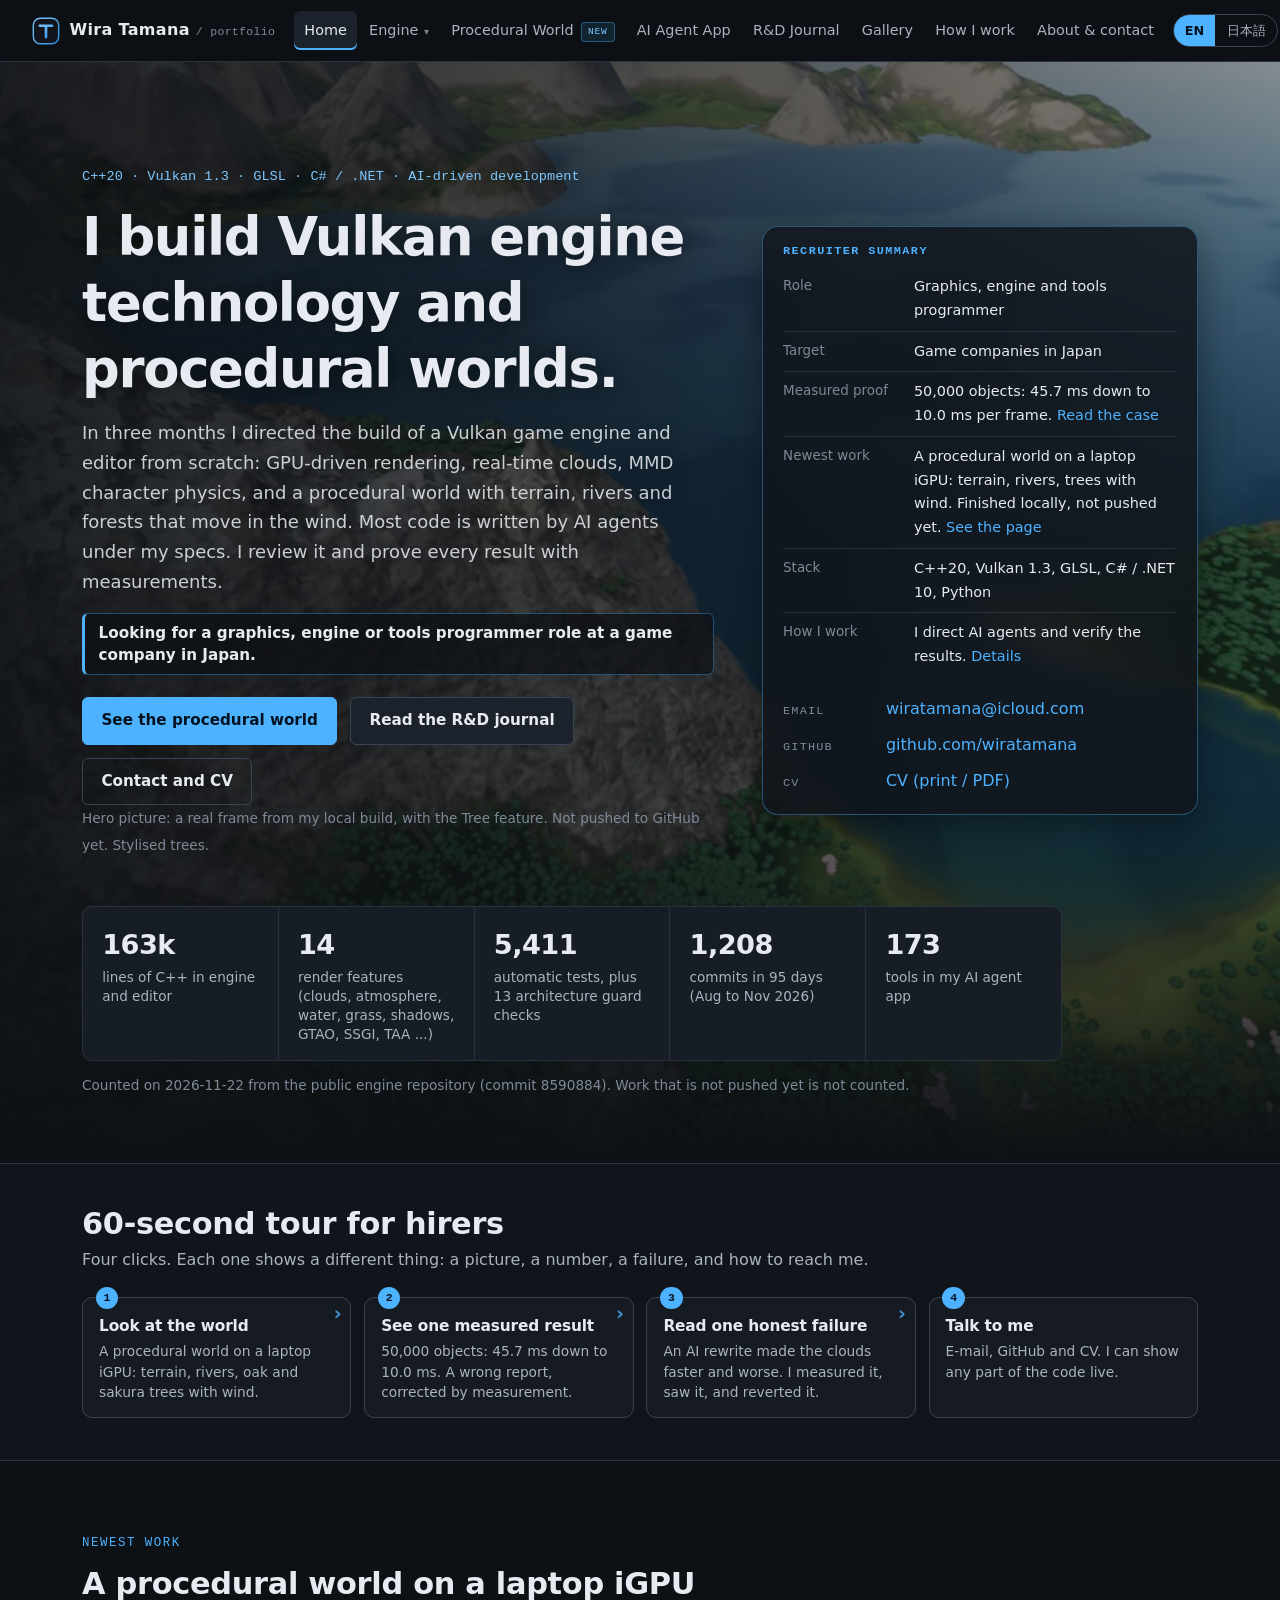
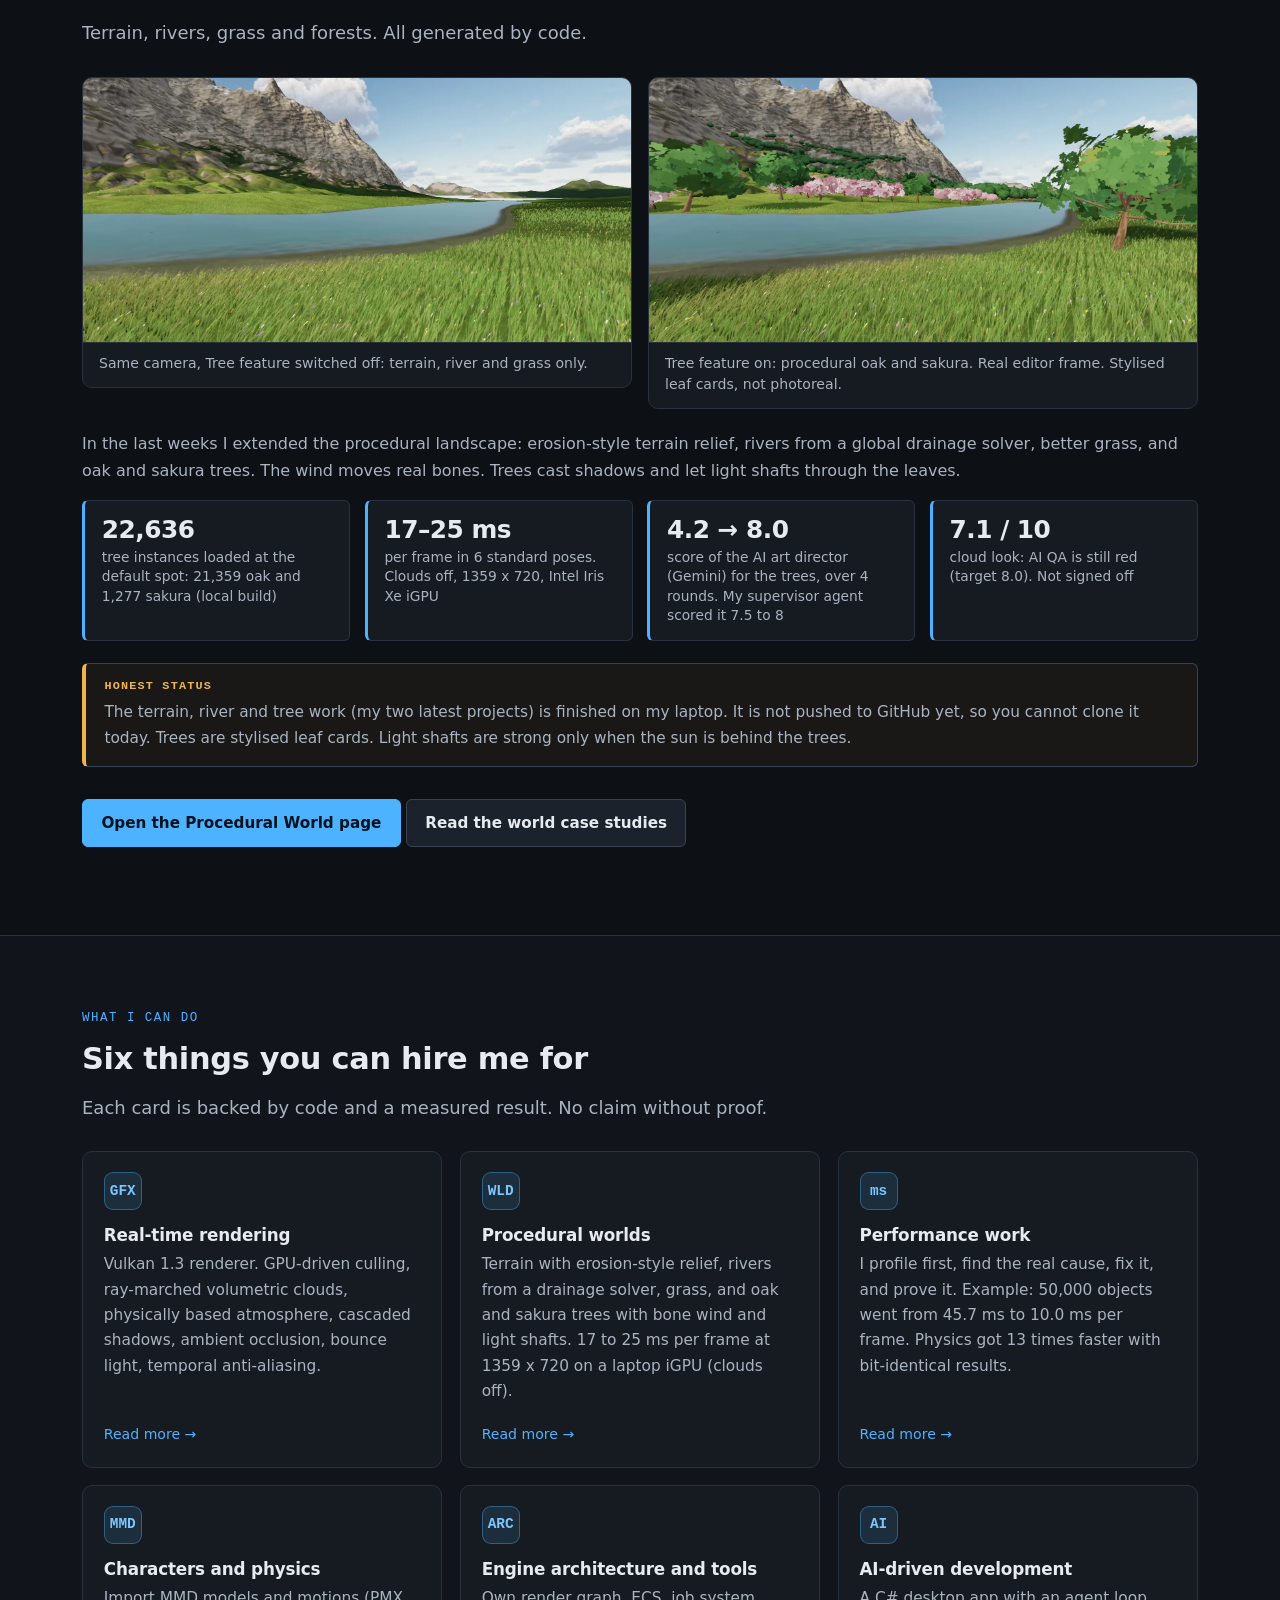
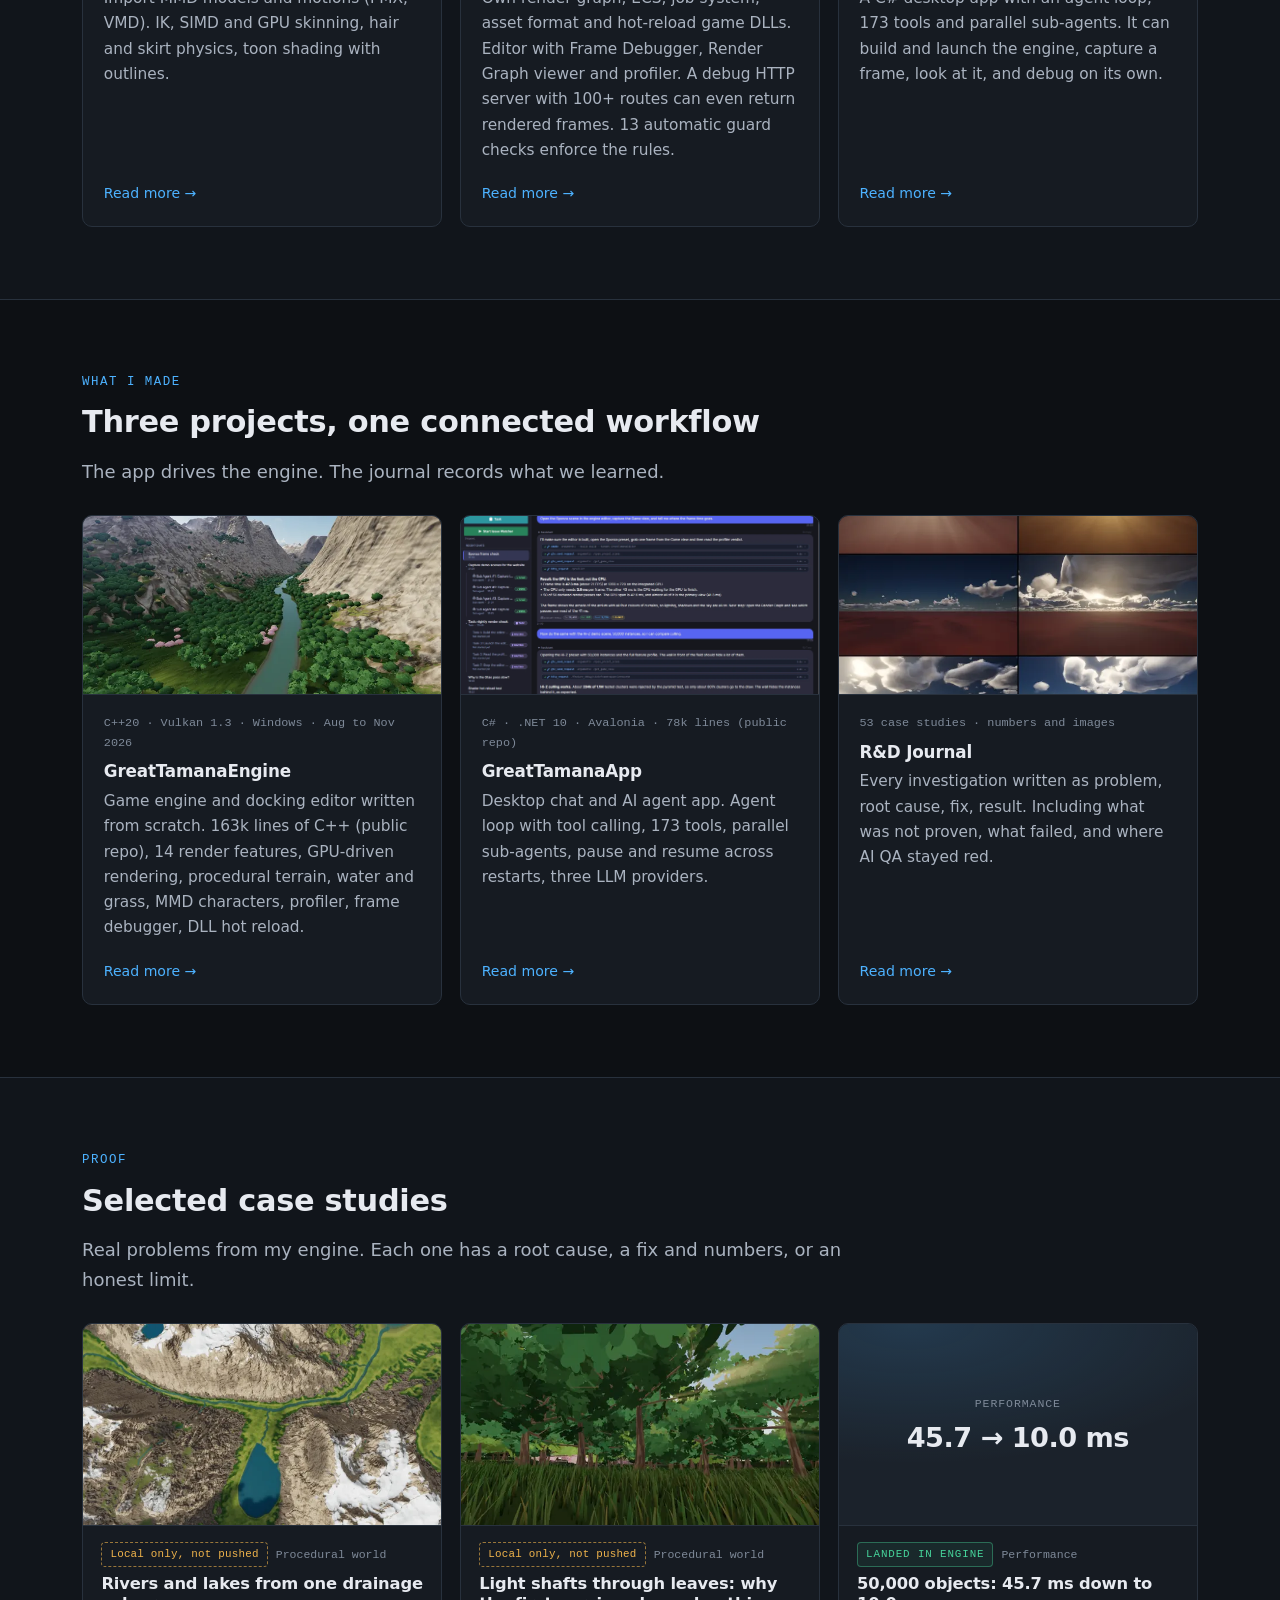
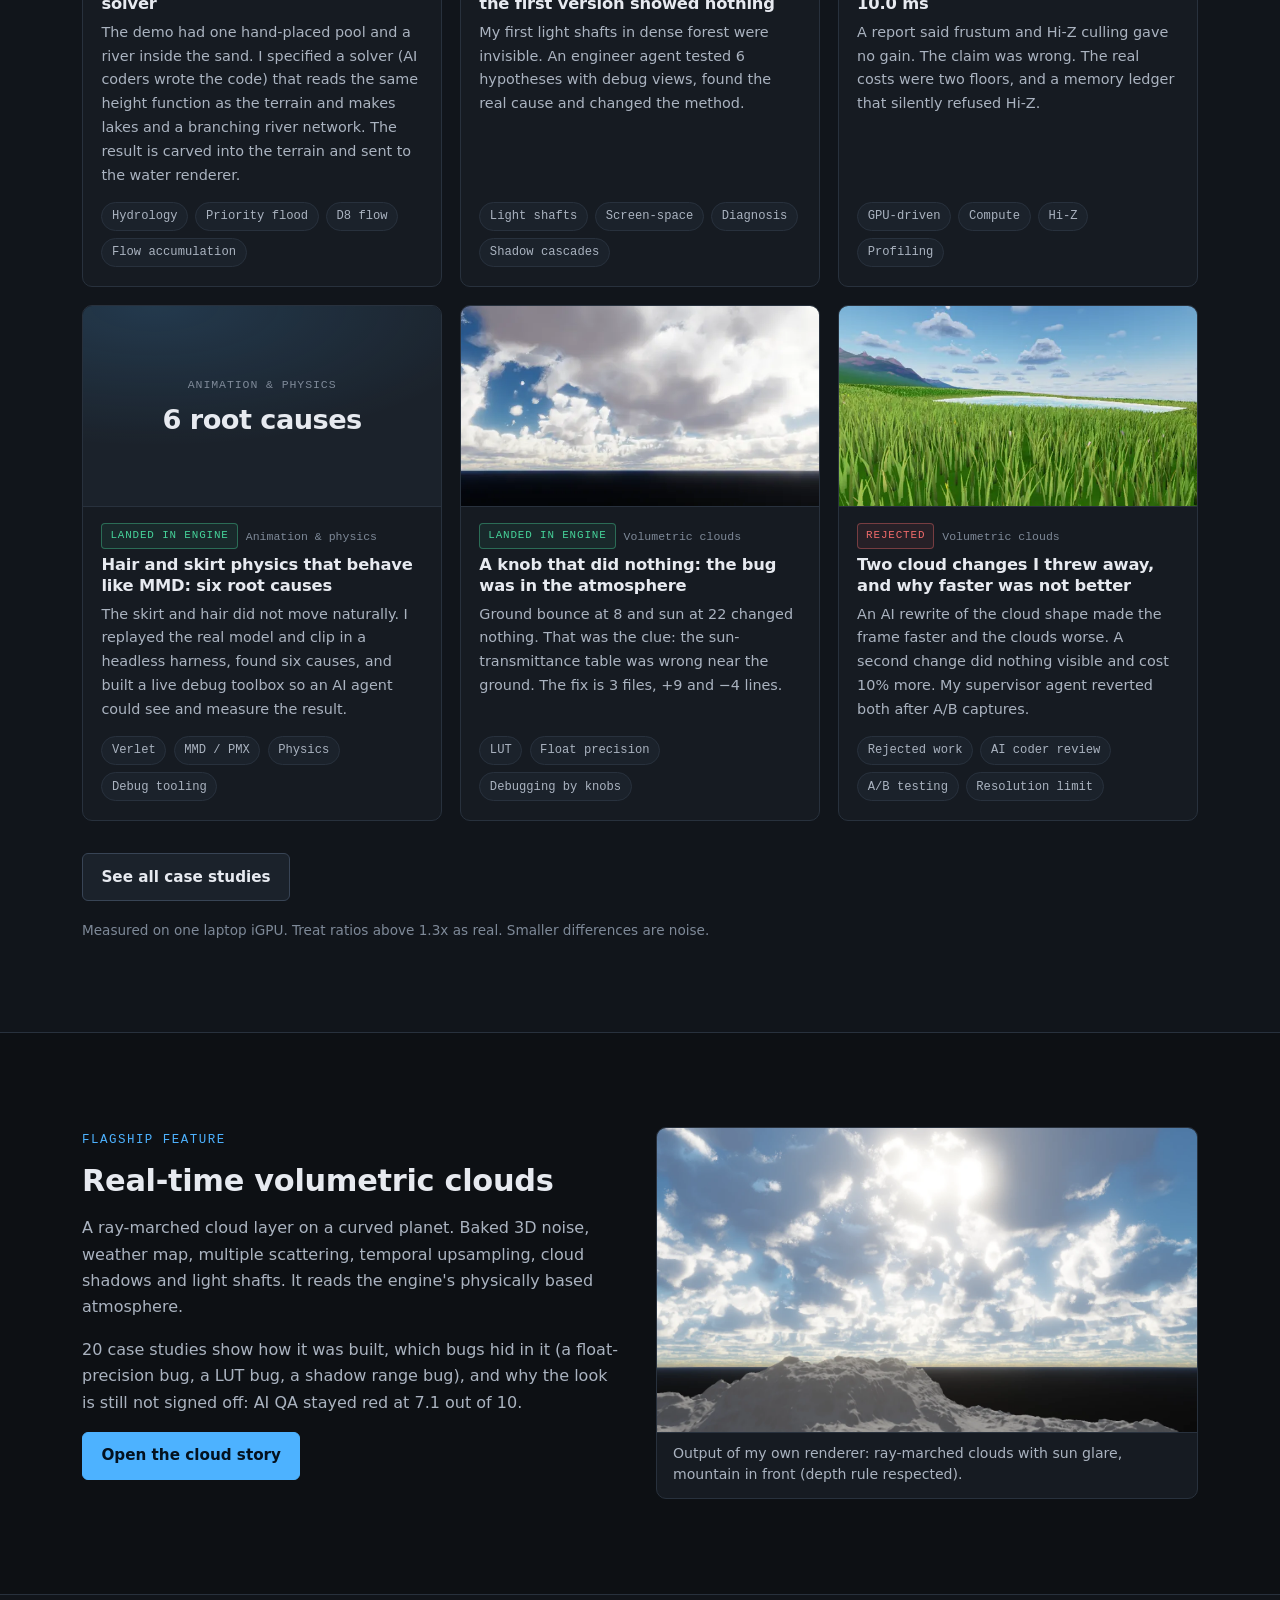
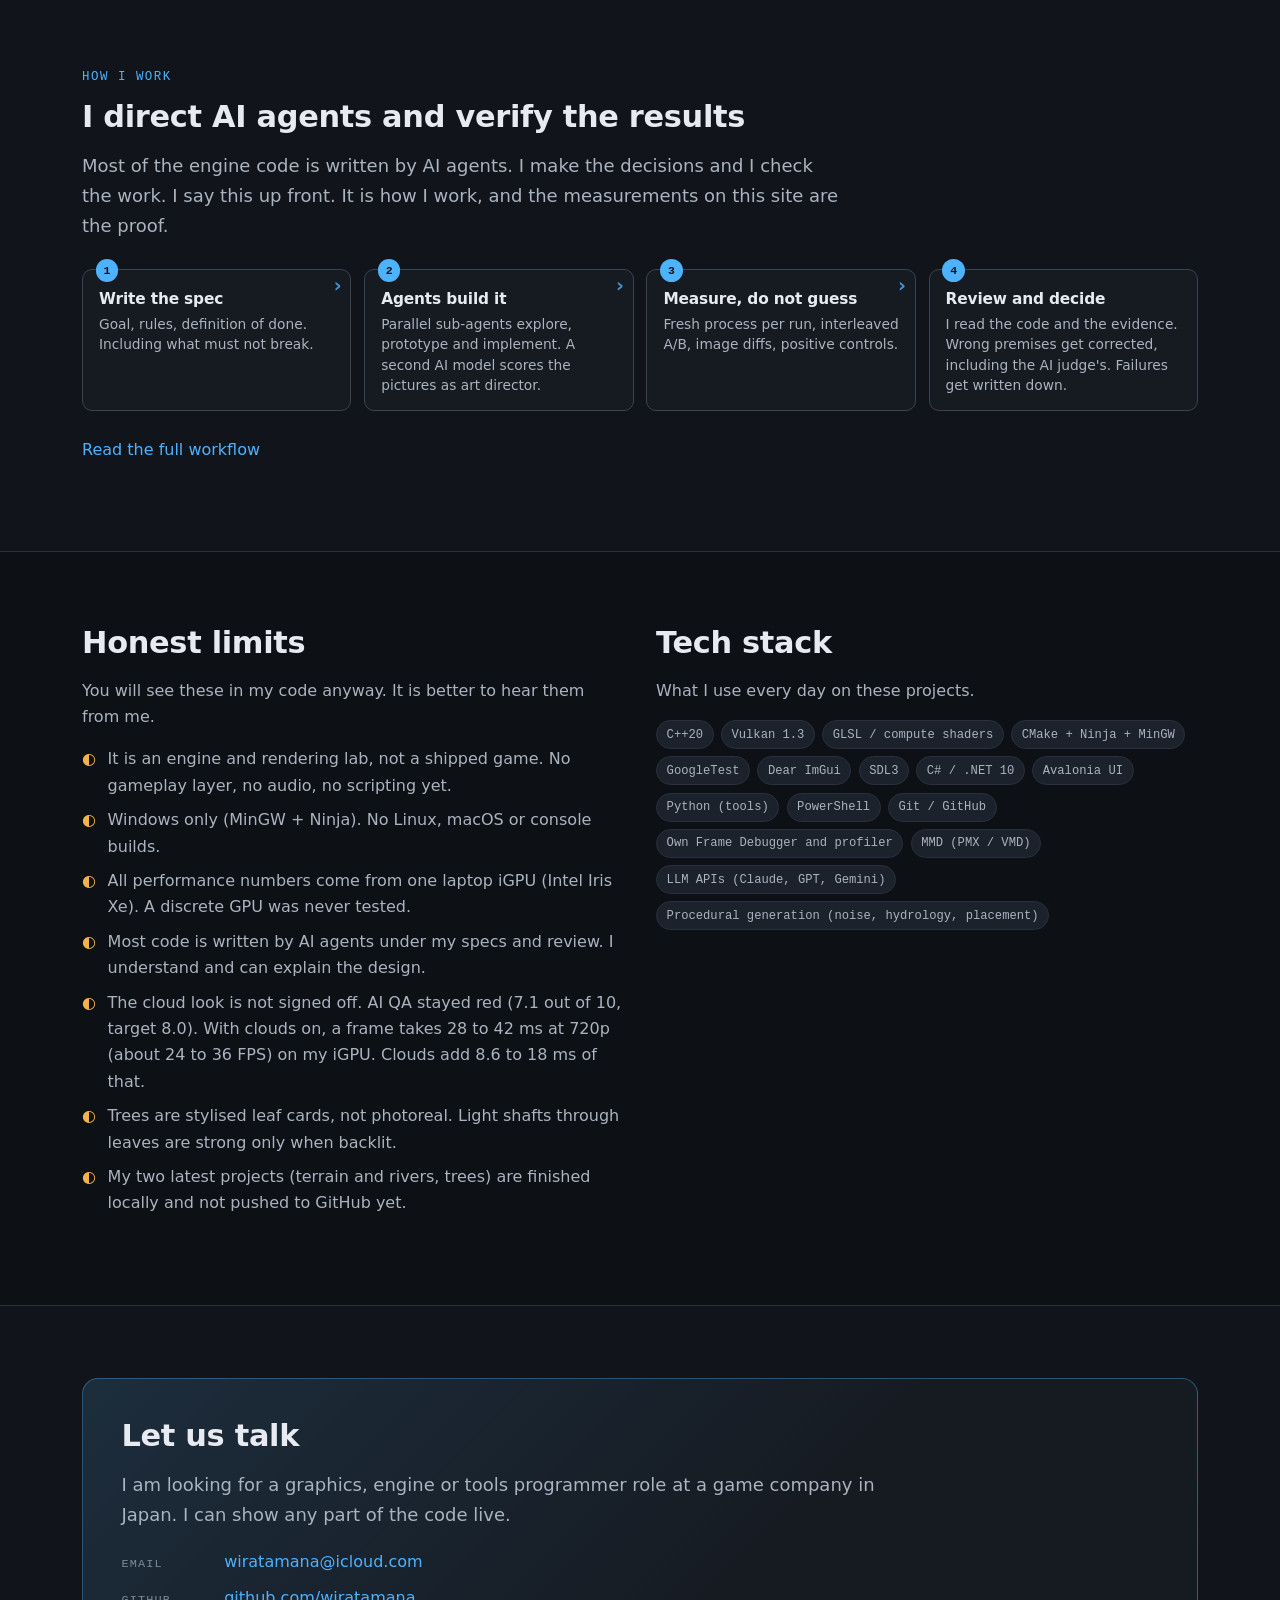
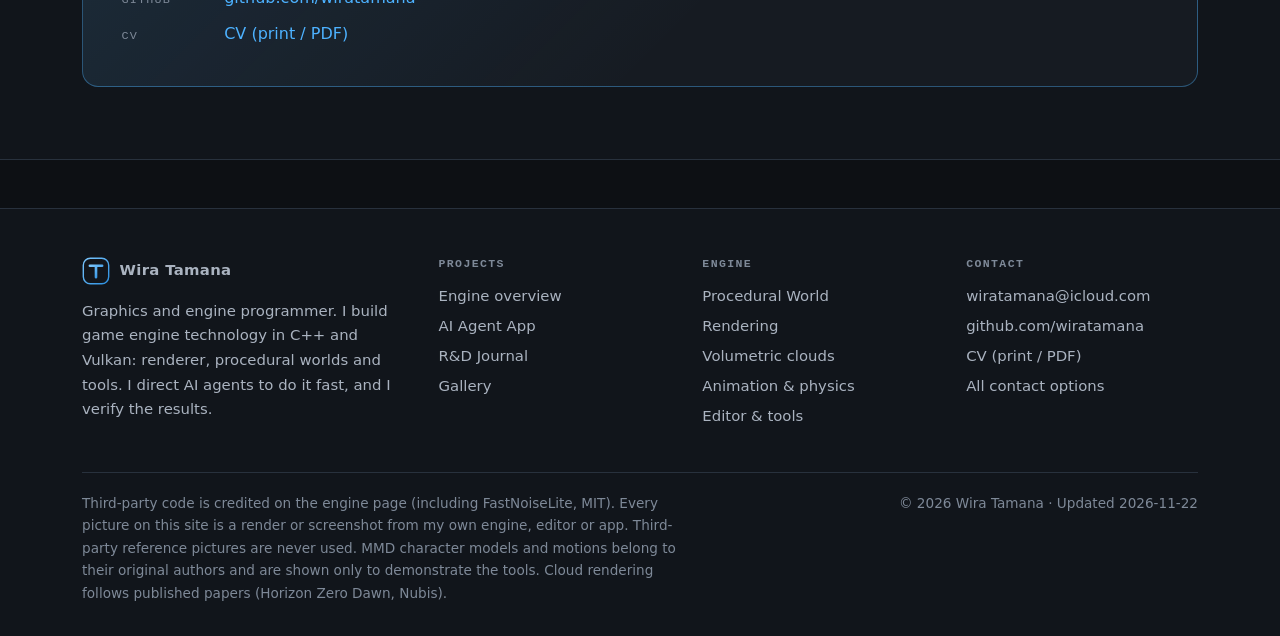
==== commit 92190e51: "Add Procedural World update (landscape projects 4-9): world page, 23 new case studies, CV page, hire" ====
--- a/index.html
+++ b/index.html
@@ -3,13 +3,58 @@
 <head>
 <meta charset="utf-8">
 <meta name="viewport" content="width=device-width, initial-scale=1">
+<!--seo:begin-->
 <title>Wira Tamana · Graphics &amp; Engine Programmer</title>
-<meta name="description" content="Portfolio of Wira Tamana: Vulkan game engine, AI agent app and R&amp;D journal.">
+<meta name="description" content="Portfolio of Wira Tamana. A Vulkan game engine with a procedural world (terrain, rivers, trees), an AI agent desktop app, and an R&amp;D journal with measured results.">
 <meta name="theme-color" content="#0d1014">
+<link rel="canonical" href="https://wiratamana.github.io/GreatTamanaWeb/">
+<link rel="alternate" hreflang="en" href="https://wiratamana.github.io/GreatTamanaWeb/">
+<link rel="alternate" hreflang="ja" href="https://wiratamana.github.io/GreatTamanaWeb/?lang=ja">
+<link rel="alternate" hreflang="x-default" href="https://wiratamana.github.io/GreatTamanaWeb/">
 <meta property="og:type" content="website">
+<meta property="og:site_name" content="Wira Tamana">
 <meta property="og:title" content="Wira Tamana · Graphics &amp; Engine Programmer">
-<meta property="og:image" content="assets/img/cloud-hero.webp">
+<meta property="og:description" content="Portfolio of Wira Tamana. A Vulkan game engine with a procedural world (terrain, rivers, trees), an AI agent desktop app, and an R&amp;D journal with measured results.">
+<meta property="og:url" content="https://wiratamana.github.io/GreatTamanaWeb/">
+<meta property="og:locale" content="en_US">
+<meta property="og:locale:alternate" content="ja_JP">
+<meta property="og:image" content="https://wiratamana.github.io/GreatTamanaWeb/assets/img/og-world.jpg">
+<meta property="og:image:width" content="1200">
+<meta property="og:image:height" content="630">
+<meta property="og:image:alt" content="A landscape rendered in my own Vulkan engine">
+<meta name="twitter:card" content="summary_large_image">
+<meta name="twitter:title" content="Wira Tamana · Graphics &amp; Engine Programmer">
+<meta name="twitter:description" content="Portfolio of Wira Tamana. A Vulkan game engine with a procedural world (terrain, rivers, trees), an AI agent desktop app, and an R&amp;D journal with measured results.">
+<meta name="twitter:image" content="https://wiratamana.github.io/GreatTamanaWeb/assets/img/og-world.jpg">
+<meta name="twitter:image:alt" content="A landscape rendered in my own Vulkan engine">
+<link rel="icon" href="assets/icons/favicon.ico" sizes="any">
 <link rel="icon" href="assets/icons/favicon.svg" type="image/svg+xml">
+<link rel="apple-touch-icon" href="assets/icons/apple-touch-icon.png">
+<script type="application/ld+json">
+{
+  "@context": "https://schema.org",
+  "@type": "Person",
+  "name": "Wira Tamana",
+  "jobTitle": "Graphics and engine programmer",
+  "url": "https://wiratamana.github.io/GreatTamanaWeb/",
+  "description": "Portfolio of Wira Tamana: a Vulkan game engine with editor, an AI agent desktop app and an R&D journal with measured results.",
+  "knowsAbout": [
+    "Vulkan",
+    "C++20",
+    "GLSL",
+    "Game engine",
+    "Procedural generation",
+    "Volumetric clouds",
+    "Real-time rendering",
+    "Game engine tools"
+  ],
+  "sameAs": [
+    "https://github.com/wiratamana"
+  ],
+  "email": "mailto:wiratamana@icloud.com"
+}
+</script>
+<!--seo:end-->
 <link rel="stylesheet" href="css/tokens.css">
 <link rel="stylesheet" href="css/base.css">
 <link rel="stylesheet" href="css/components.css">
@@ -18,29 +63,90 @@
 <body>
 <a class="skip" href="#main" data-i18n="skip"></a>
 <div id="site-header"></div>
-<noscript><p class="wrap" style="padding-block:2rem">This site needs JavaScript (language switch and texts).</p></noscript>
+<!--seo:noscript-->
+<noscript>
+<div class="wrap" style="padding-block:2rem">
+<p><strong>Wira Tamana</strong>: Graphics, engine and tools programmer. Vulkan game engine in C++20, an AI agent desktop app in C#, and an R&amp;D journal with measured results. Looking for a role in Japan.</p>
+<p>This site needs JavaScript for its texts and the language switch. Without it, use these links:</p>
+<ul>
+<li><a href="engine.html">Engine and editor</a></li>
+<li><a href="world.html">Procedural world</a></li>
+<li><a href="journal.html">R&amp;D journal</a></li>
+<li><a href="app.html">AI agent app</a></li>
+<li><a href="about.html">About and contact</a></li>
+<li><a href="mailto:wiratamana@icloud.com">wiratamana@icloud.com</a></li>
+<li><a href="https://github.com/wiratamana">GitHub</a></li>
+</ul>
+</div>
+</noscript>
+<!--seo:/noscript-->
 
 <main id="main">
 
-  <!-- ===== HERO ===== -->
+  <!-- ===== HERO: what I am, what I want, one strong picture, recruiter summary, public numbers ===== -->
   <section class="hero">
-    <div class="hero-bg"><img src="assets/img/cloud-hero.webp" alt=""></div>
-    <div class="wrap hero-inner">
-      <span class="tagline" data-i18n="home.hero.tag"></span>
-      <h1 data-i18n="home.hero.h1"></h1>
-      <p class="lead" data-i18n="home.hero.lead"></p>
-      <div class="hero-cta">
-        <a class="btn primary" href="engine.html" data-i18n="home.hero.cta1"></a>
-        <a class="btn" href="journal.html" data-i18n="home.hero.cta2"></a>
-        <a class="btn ghost" href="about.html#contact" data-i18n="home.hero.cta3"></a>
-      </div>
-      <div class="stats" data-repeat="home.stats" data-tpl="stat"></div>
-      <p class="dim" style="margin:.7rem 0 0"><small data-i18n="home.stats.note"></small></p>
+    <div class="hero-bg"><img src="assets/img/world-hero.webp" alt="" width="1600" height="771" fetchpriority="high" decoding="async"></div>
+    <div class="wrap hero-inner has-rs">
+      <div class="hero-main">
+        <span class="tagline" data-i18n="home.hero.tag"></span>
+        <h1 data-i18n="home.hero.h1"></h1>
+        <p class="lead" data-i18n="home.hero.lead"></p>
+        <p class="hero-job" data-i18n="home.hero.job"></p>
+        <div class="hero-cta">
+          <a class="btn primary" href="world.html" data-i18n="home.hero.cta1"></a>
+          <a class="btn" href="journal.html" data-i18n="home.hero.cta2"></a>
+          <a class="btn ghost" href="about.html#contact" data-i18n="home.hero.cta3"></a>
+        </div>
+        <p class="dim"><small data-i18n="home.hero.cap"></small></p>
+      </div>
+      <aside class="rs" aria-labelledby="rs-h">
+        <h2 class="rs-h" id="rs-h" data-i18n="home.rs.h"></h2>
+        <div class="dl" data-repeat="home.rs" data-tpl="dl"></div>
+        <ul class="contact-list" data-contact></ul>
+      </aside>
+      <div class="hero-stats">
+        <div class="stats" data-repeat="home.stats" data-tpl="stat"></div>
+        <p class="dim"><small data-i18n="home.stats.note"></small></p>
+      </div>
+    </div>
+  </section>
+
+  <!-- ===== 60 SECOND TOUR ===== -->
+  <section class="tour" id="tour" aria-labelledby="tour-h">
+    <div class="wrap">
+      <h2 id="tour-h" data-i18n="home.tour.h"></h2>
+      <p class="muted" data-i18n="home.tour.sub"></p>
+      <div class="flow" data-repeat="home.tour" data-tpl="step"></div>
+    </div>
+  </section>
+
+  <!-- ===== NEWEST WORK: PROCEDURAL WORLD ===== -->
+  <section class="section" id="world">
+    <div class="wrap">
+      <div class="section-head">
+        <span class="eyebrow" data-i18n="home.world.eyebrow"></span>
+        <h2 data-i18n="home.world.h"></h2>
+        <p data-i18n="home.world.sub"></p>
+      </div>
+      <div class="fig-grid">
+        <figure data-img="pl9-default-open-notrees" data-cap="home.world.cap1"></figure>
+        <figure data-img="pl9-default-open" data-cap="home.world.cap2"></figure>
+      </div>
+      <p class="muted" data-i18n="home.world.p1"></p>
+      <div class="metrics" data-repeat="home.world.m" data-tpl="metric"></div>
+      <div class="callout honest">
+        <h4 data-i18n="home.world.honest.h"></h4>
+        <p data-i18n="home.world.honest.p"></p>
+      </div>
+      <p class="sp-t">
+        <a class="btn primary" href="world.html" data-i18n="home.world.cta1"></a>
+        <a class="btn" href="journal.html#world" data-i18n="home.world.cta2"></a>
+      </p>
     </div>
   </section>
 
   <!-- ===== WHAT I CAN DO ===== -->
-  <section class="section" id="can">
+  <section class="section alt" id="can">
     <div class="wrap">
       <div class="section-head">
         <span class="eyebrow" data-i18n="home.can.eyebrow"></span>
@@ -52,7 +158,7 @@
   </section>
 
   <!-- ===== WHAT I MADE ===== -->
-  <section class="section alt" id="made">
+  <section class="section" id="made">
     <div class="wrap">
       <div class="section-head">
         <span class="eyebrow" data-i18n="home.made.eyebrow"></span>
@@ -61,7 +167,7 @@
       </div>
       <div class="grid g3">
         <a class="card proj" href="engine.html">
-          <div class="thumb"><img src="assets/img/thumb/cloud-final-s3.webp" alt="" loading="lazy"></div>
+          <div class="thumb"><img src="assets/img/thumb/pl9-valley.webp" alt="" loading="lazy" decoding="async"></div>
           <div class="body">
             <span class="meta" data-i18n="home.made.1.meta"></span>
             <h3 data-i18n="home.made.1.t"></h3>
@@ -79,7 +185,7 @@
           </div>
         </a>
         <a class="card proj" href="journal.html">
-          <div class="thumb"><img src="assets/img/thumb/cloud-shafts-sheet.webp" alt="" loading="lazy"></div>
+          <div class="thumb"><img src="assets/img/thumb/cloud-shafts-sheet.webp" alt="" loading="lazy" decoding="async"></div>
           <div class="body">
             <span class="meta" data-i18n="home.made.3.meta"></span>
             <h3 data-i18n="home.made.3.t"></h3>
@@ -92,7 +198,7 @@
   </section>
 
   <!-- ===== PROOF ===== -->
-  <section class="section" id="proof">
+  <section class="section alt" id="proof">
     <div class="wrap">
       <div class="section-head">
         <span class="eyebrow" data-i18n="home.feat.eyebrow"></span>
@@ -106,7 +212,7 @@
   </section>
 
   <!-- ===== CLOUDS ===== -->
-  <section class="section alt" id="clouds">
+  <section class="section" id="clouds">
     <div class="wrap cols2" style="align-items:center">
       <div>
         <span class="eyebrow" data-i18n="home.cloud.eyebrow"></span>
@@ -120,7 +226,7 @@
   </section>
 
   <!-- ===== HOW I WORK ===== -->
-  <section class="section" id="how">
+  <section class="section alt" id="how">
     <div class="wrap">
       <div class="section-head">
         <span class="eyebrow" data-i18n="home.how.eyebrow"></span>
@@ -133,7 +239,7 @@
   </section>
 
   <!-- ===== HONEST LIMITS + STACK ===== -->
-  <section class="section alt" id="honest">
+  <section class="section" id="honest">
     <div class="wrap cols2">
       <div>
         <h2 data-i18n="home.limits.h"></h2>
@@ -149,7 +255,7 @@
   </section>
 
   <!-- ===== CONTACT ===== -->
-  <section class="section" id="contact">
+  <section class="section alt" id="contact">
     <div class="wrap">
       <div class="contact-box">
         <h2 data-i18n="home.contact.h"></h2>
--- a/css/tokens.css
+++ b/css/tokens.css
@@ -11,6 +11,9 @@
   --surface:   #161b22;
   --surface-2: #1b222b;
   --surface-3: #232d39;
+  --stat-bg:   rgba(22, 27, 34, .9);   /* stat tiles sit on the hero picture: slightly see-through. Print token block overrides it */
+  --glass:     rgba(17, 21, 27, .84);  /* recruiter card and floating pills on top of a picture */
+  --glass-2:   rgba(13, 16, 20, .72);  /* job line in the hero */
   --line:      #28313d;
   --line-2:    #384455;
 
--- a/css/base.css
+++ b/css/base.css
@@ -76,6 +76,22 @@
   .toc a:hover { color: var(--text); text-decoration: none; border-color: var(--line-2); }
   .toc a.on { color: var(--accent); border-color: var(--accent); }
 }
+/* Phones and tablets: the side table of contents becomes a sticky row of chips under the header (world.html is about 40 screens tall, there was no way to jump).
+   ui.js adds .has-toc only when the list was built, so an empty bar never shows. */
+@media (max-width: 1099px) {
+  .page-grid.has-toc { gap: 1.2rem; }
+  .page-grid.has-toc .toc { display: flex; align-items: center; gap: .45rem; position: sticky; top: var(--header-h); z-index: 20;
+    margin-inline: calc(var(--gutter) * -1); padding: .5rem var(--gutter); overflow-x: auto; scrollbar-width: none;
+    background: var(--bg); border-bottom: 1px solid var(--line); }
+  .page-grid.has-toc .toc::-webkit-scrollbar { display: none; }
+  .page-grid.has-toc .toc h4 { display: none; }
+  .page-grid.has-toc .toc a { flex: none; display: inline-flex; align-items: center; min-height: 40px; padding: 0 .95rem; white-space: nowrap; font-size: .84rem;
+    color: var(--text-2); border: 1px solid var(--line-2); border-radius: 999px; }
+  .page-grid.has-toc .toc a:hover { color: var(--text); text-decoration: none; border-color: var(--accent-line); }
+  .page-grid.has-toc .toc a.on { color: var(--accent-2); border-color: var(--accent-line); background: var(--accent-soft); }
+  /* a jump target must not hide under the header + the chip row */
+  .page-grid h2[id] { scroll-margin-top: 3.6rem; }
+}
 .page-grid .section { padding-block: 0 3rem; }
 .page-grid .section + .section { padding-top: 0; }
 .page-grid .section > h2:first-child { margin-top: 0; }
@@ -85,13 +101,15 @@
 /* ---------- header ---------- */
 .site-header { position: sticky; top: 0; z-index: 100; height: var(--header-h); background: rgba(13, 16, 20, .82);
   backdrop-filter: blur(14px) saturate(1.3); -webkit-backdrop-filter: blur(14px) saturate(1.3); border-bottom: 1px solid var(--line); }
-.site-header .wrap { height: 100%; display: flex; align-items: center; gap: 1.2rem; }
+/* the header is wider than the page text (8 menu items must fit on one line); below 1260 px the menu becomes a burger (the Japanese menu is the longest: it needs about 1245 px) */
+.site-header .wrap { height: 100%; display: flex; align-items: center; gap: 1.2rem; max-width: 1400px; }
 .brand { display: flex; align-items: center; gap: .6rem; color: var(--text); font-weight: 700; letter-spacing: .02em; white-space: nowrap; }
 .brand:hover { text-decoration: none; color: var(--text); }
-.brand svg { width: 28px; height: 28px; }
+.brand { flex: none; }
+.brand svg { width: 28px; height: 28px; flex: none; }
 .brand small { color: var(--text-3); font-weight: 500; font-family: var(--mono); font-size: .72rem; }
 .nav { display: flex; align-items: center; gap: .15rem; margin-left: auto; }
-.nav > a, .nav .dd > button { color: var(--text-2); padding: .5rem .8rem; border-radius: var(--r-s); font: inherit; font-size: .93rem; background: none; border: 0; cursor: pointer; }
+.nav > a, .nav .dd > button { color: var(--text-2); padding: .5rem .62rem; border-radius: var(--r-s); font: inherit; font-size: .9rem; background: none; border: 0; cursor: pointer; white-space: nowrap; }
 .nav > a:hover, .nav .dd > button:hover { color: var(--text); background: var(--surface-2); text-decoration: none; }
 .nav a.on, .nav .dd.on > button { color: var(--text); background: var(--surface-2); }
 .nav a.on { box-shadow: inset 0 -2px 0 var(--accent); }
@@ -102,14 +120,18 @@
 .dd-menu a { display: block; padding: .5rem .75rem; border-radius: var(--r-s); color: var(--text-2); font-size: .92rem; }
 .dd-menu a:hover { background: var(--surface-3); color: var(--text); text-decoration: none; }
 .dd-menu a.on { color: var(--accent); }
-
-.lang { display: inline-flex; border: 1px solid var(--line-2); border-radius: 999px; overflow: hidden; margin-left: .6rem; }
-.lang button { background: none; border: 0; color: var(--text-2); font: inherit; font-size: .8rem; padding: .32rem .7rem; cursor: pointer; }
+/* Escape pressed: keep the menu shut even while the mouse / focus is still on it (desktop only; the mobile menu is a flat list) */
+@media (min-width: 1261px) { .dd[data-closed] .dd-menu { display: none !important; } }
+/* small "New" badge in the menu, removed by site.js (badgeUntil) */
+.nav .nav-new { margin-left: .45rem; font-size: .6rem; padding: .08rem .38rem; vertical-align: .08em; }
+
+.lang { display: inline-flex; border: 1px solid var(--line-2); border-radius: 999px; overflow: hidden; margin-left: .4rem; flex: none; }
+.lang button { background: none; border: 0; color: var(--text-2); font: inherit; font-size: .8rem; padding: .32rem .7rem; cursor: pointer; white-space: nowrap; }
 .lang button:hover { color: var(--text); }
 .lang button[aria-pressed="true"] { background: var(--accent); color: var(--accent-ink); font-weight: 650; }
 
 .burger { display: none; margin-left: auto; background: none; border: 1px solid var(--line-2); color: var(--text); border-radius: var(--r-s); padding: .4rem .65rem; font-size: 1.1rem; cursor: pointer; }
-@media (max-width: 960px) {
+@media (max-width: 1260px) {
   .burger { display: block; }
   .nav { position: fixed; inset: var(--header-h) 0 auto 0; background: var(--bg-2); border-bottom: 1px solid var(--line); flex-direction: column; align-items: stretch; padding: .6rem var(--gutter) 1.2rem; display: none; margin: 0; max-height: calc(100vh - var(--header-h)); overflow: auto; }
   .nav.open { display: flex; }
@@ -136,7 +158,43 @@
 .foot-note p { margin: 0; max-width: 70ch; }
 
 @media (prefers-reduced-motion: reduce) { html { scroll-behavior: auto; } * { transition: none !important; animation: none !important; } }
+
+/* ---------- print / "Save as PDF" ----------
+   The site is dark. Paper is not. So in print we swap the TOKENS (all components use tokens), hide the chrome,
+   show where external links go, and keep cards together. Use .no-print / .print-only on elements when needed. */
+.print-only { display: none; }
 @media print {
-  .site-header, .site-footer, .toc, .lang, .burger { display: none !important; }
-  body { background: #fff; color: #000; }
-}
+  :root {
+    color-scheme: light;
+    --bg: #fff; --bg-2: #fff; --surface: #fff; --surface-2: #f4f4f4; --surface-3: #eee; --stat-bg: #f4f4f4; --glass: #fff; --glass-2: #fff;
+    --text: #000; --text-2: #222; --text-3: #555; --line: #ccc; --line-2: #bbb;
+    --accent: #0a58a8; --accent-2: #0a58a8; --accent-ink: #fff; --accent-soft: rgba(10, 88, 168, .08); --accent-line: rgba(10, 88, 168, .45);
+    --good: #0b7a4b; --warn: #8a5a00; --bad: #b00020; --shadow: none;
+  }
+  html.i18n-loading body { opacity: 1; }
+  body { background: #fff; color: #000; font-size: 11pt; line-height: 1.5; }
+  .site-header, .site-footer, .toc, .lang, .burger, .hero-bg, .hero::after, .lb, .filters, .cta-pill, .i18n-note, .no-print { display: none !important; }
+  .print-only { display: block; }
+  .rv { opacity: 1 !important; transform: none !important; }
+  .section { padding-block: 1rem; }
+  .section.alt { background: #fff; }
+  .hero h1, .hero .lead, .hero .tagline, .hero .hero-job { color: #000 !important; opacity: 1; text-shadow: none !important; }
+  .hero-inner.has-rs { display: block; }
+  .hero-inner.has-rs h1 { max-width: none; }
+  .rs, .hero .hero-job { backdrop-filter: none; -webkit-backdrop-filter: none; margin-bottom: 1rem; }
+  .tour { background: #fff; }
+  a[href^="http"]::after { content: " (" attr(href) ")"; font-size: .85em; color: #555; word-break: break-all; }
+  a.card::after, .btn::after, .brand::after { content: none !important; }
+  .card, .fig, .callout, .metric, .stat, .ev, .dl .r, .case-nav a { break-inside: avoid; }
+  .bar > b { color: #000; text-shadow: none; }
+  .btn { background: #fff; color: #000; border-color: #999; }
+  .proj .thumb, .case-card .thumb { display: none; }
+
+  /* the CV page: A4 (Japan), compact, 2 pages */
+  html[data-page="cv"] body { font-size: 10pt; line-height: 1.4; }
+  html[data-page="cv"] .section, html[data-page="cv"] .page-head { padding-block: .55rem; }
+  html[data-page="cv"] h2 { margin: .8rem 0 .35rem; }
+  html[data-page="cv"] .dl .r { padding-block: .35rem; }
+  html[data-page="cv"] .metrics, html[data-page="cv"] .callout { margin-block: .5rem; }
+}
+@page { size: A4; margin: 12mm 14mm; }
--- a/css/components.css
+++ b/css/components.css
@@ -22,13 +22,17 @@
 .badge.warn { color: var(--warn); border-color: rgba(240, 180, 76, .4); background: rgba(240, 180, 76, .08); }
 .badge.bad  { color: var(--bad);  border-color: rgba(240, 106, 106, .4); background: rgba(240, 106, 106, .08); }
 .badge.accent { color: var(--accent-2); border-color: var(--accent-line); background: var(--accent-soft); }
+/* work finished in my local build but not pushed to GitHub yet (see case-card.js): amber, dashed border, sentence case so the longer label fits */
+.badge.local { color: var(--warn); border: 1px dashed rgba(240, 180, 76, .6); background: transparent; text-transform: none; letter-spacing: .02em; }
 
 /* ---------- hero (home) ---------- */
 .hero { position: relative; overflow: hidden; border-bottom: 1px solid var(--line); isolation: isolate; }
 .hero-bg { position: absolute; inset: 0; z-index: -2; }
-.hero-bg img { width: 100%; height: 100%; object-fit: cover; object-position: center 30%; opacity: .5; }
-.hero::after { content: ""; position: absolute; inset: 0; z-index: -1; background: linear-gradient(90deg, rgba(13, 16, 20, .96) 0%, rgba(13, 16, 20, .78) 45%, rgba(13, 16, 20, .25) 100%), linear-gradient(0deg, var(--bg) 0%, transparent 35%); }
-.hero-inner { padding: clamp(3rem, 9vw, 6.5rem) 0 clamp(2.5rem, 6vw, 4rem); }
+.hero-bg img, .hero-bg video { width: 100%; height: 100%; object-fit: cover; object-position: center 30%; opacity: .72; }
+.hero::after { content: ""; position: absolute; inset: 0; z-index: -1; background: linear-gradient(90deg, rgba(13, 16, 20, .9) 0%, rgba(13, 16, 20, .6) 42%, rgba(13, 16, 20, .12) 100%), linear-gradient(0deg, var(--bg) 0%, transparent 30%); }
+.hero h1, .hero .lead, .hero .tagline { text-shadow: 0 1px 22px rgba(0, 0, 0, .55); }
+/* padding-block only: the shorthand with "0" side padding used to cancel the .wrap gutter, so on phones the hero text touched the screen edge */
+.hero-inner { padding-block: clamp(3rem, 9vw, 6.5rem) clamp(2.5rem, 6vw, 4rem); }
 .hero h1 { max-width: 17ch; margin-bottom: 1rem; }
 html[lang="ja"] .hero h1 { max-width: 20ch; }
 .hero .lead { color: var(--text); opacity: .86; margin-bottom: 1.6rem; max-width: 60ch; }
@@ -37,7 +41,7 @@
 
 /* ---------- stat strip ---------- */
 .stats { display: grid; grid-template-columns: repeat(auto-fit, minmax(160px, 1fr)); gap: 1px; background: var(--line); border: 1px solid var(--line); border-radius: var(--r); overflow: hidden; margin-top: 2.2rem; }
-.stat { background: rgba(22, 27, 34, .9); padding: 1rem 1.2rem; }
+.stat { background: var(--stat-bg); padding: 1rem 1.2rem; }
 .stat .v { display: block; font-size: 1.7rem; font-weight: 700; letter-spacing: -.02em; color: var(--text); font-variant-numeric: tabular-nums; }
 .stat .l { display: block; font-size: var(--fs-s); color: var(--text-2); line-height: 1.4; }
 
@@ -120,7 +124,13 @@
 .lb button { position: absolute; top: .8rem; right: 1rem; background: var(--surface-2); border: 1px solid var(--line-2); color: var(--text); border-radius: var(--r-s); font-size: 1.1rem; padding: .3rem .7rem; cursor: pointer; }
 
 /* ---------- tables ---------- */
-.table-wrap { overflow-x: auto; border: 1px solid var(--line); border-radius: var(--r); margin: 1.2rem 0; background: var(--surface); }
+/* scroll hint: when a table is wider than the screen, a soft shadow shows on the side that has more (Lea Verou pattern: two covers that move with the content ("local"), two shadows that stay ("scroll")) */
+.table-wrap { overflow-x: auto; border: 1px solid var(--line); border-radius: var(--r); margin: 1.2rem 0; background:
+  linear-gradient(to right, var(--surface) 30%, rgba(0, 0, 0, 0)) left center / 44px 100% no-repeat local,
+  linear-gradient(to left, var(--surface) 30%, rgba(0, 0, 0, 0)) right center / 44px 100% no-repeat local,
+  radial-gradient(farthest-side at 0 50%, rgba(0, 0, 0, .55), rgba(0, 0, 0, 0)) left center / 16px 100% no-repeat scroll,
+  radial-gradient(farthest-side at 100% 50%, rgba(0, 0, 0, .55), rgba(0, 0, 0, 0)) right center / 16px 100% no-repeat scroll,
+  var(--surface); }
 table.tbl { width: 100%; border-collapse: collapse; font-size: .93rem; }
 .tbl th, .tbl td { text-align: left; padding: .65rem .9rem; border-bottom: 1px solid var(--line); vertical-align: top; }
 .tbl th { font-family: var(--mono); font-size: .72rem; text-transform: uppercase; letter-spacing: .08em; color: var(--text-3); background: var(--surface-2); font-weight: 600; white-space: nowrap; }
@@ -253,3 +263,117 @@
 .card.flat .ticks { margin: 0; }
 .page-grid .content > .fig:first-child, .page-grid .content > .fig-grid:first-child { margin-top: 1.4rem; }
 .hero .stats { max-width: 980px; }
+
+/* ---------- odd item in the stat grid (2 columns on phones) ----------
+   An odd count leaves one empty cell, and the grid background (a line colour) would show as a grey box. Let the last item use the full row. */
+@media (max-width: 600px) {
+  .stats > .stat:last-child:nth-child(odd) { grid-column: 1 / -1; }
+}
+
+/* ---------- proof line on a case page: work that is not on GitHub yet ---------- */
+.case-meta a code { color: var(--accent-2); }
+.case-meta a:hover code { border-color: var(--accent-line); }
+.proof-pending { color: var(--warn); font-family: var(--mono); font-size: .8rem; }
+.proof-pending::before { content: "◐ "; }
+
+/* ---------- sticky Contact / CV pill (built by js/core/layout.js) ----------
+   Hidden until the visitor scrolled 600 px. visibility:hidden keeps it out of the tab order while hidden. */
+.cta-pill { position: fixed; right: clamp(12px, 2.5vw, 28px); bottom: clamp(12px, 2.5vw, 28px); z-index: 90; display: flex; gap: .5rem;
+  padding: .45rem; border-radius: 999px; background: var(--glass); border: 1px solid var(--line-2);
+  backdrop-filter: blur(10px); -webkit-backdrop-filter: blur(10px); box-shadow: var(--shadow);
+  opacity: 0; visibility: hidden; transform: translateY(12px); transition: opacity .2s ease, transform .2s ease, visibility .2s; }
+.cta-pill.on { opacity: 1; visibility: visible; transform: none; }
+.cta-pill .btn { border-radius: 999px; padding: .5rem 1rem; font-size: .88rem; }
+@media (max-width: 600px) { .cta-pill { right: auto; left: 50%; bottom: 12px; transform: translate(-50%, 12px); } .cta-pill.on { transform: translate(-50%, 0); } }
+
+/* ==========================================================================
+   hero v2 (CORE-A): two-column hero with a recruiter summary card, and the 60 second tour strip.
+   Markup for the home page (all text from i18n keys):
+
+   <section class="hero">
+     <div class="hero-bg"><img src="assets/img/world-hero.webp" alt="" fetchpriority="high" decoding="async"></div>
+     <div class="wrap hero-inner has-rs">
+       <div class="hero-main"> <span class="tagline"> <h1> <p class="lead"> <div class="hero-cta"> </div>
+       <aside class="rs" aria-labelledby="rs-h">
+         <h2 class="rs-h" id="rs-h">Recruiter summary</h2>
+         <div class="dl" data-repeat="home.rs" data-tpl="dl"></div>       (rows: role, where, proof, stack, contact ...)
+         <div class="rs-actions"> <a class="btn primary"> <a class="btn"> </div>
+       </aside>
+       <div class="hero-stats"> <div class="stats" ...> <p class="dim"><small>...</small></p> </div>
+     </div>
+   </section>
+   <section class="tour"><div class="wrap"> <h2> <div class="flow" data-repeat="home.tour" data-tpl="step"></div> </div></section>
+   Tour steps become links when the step has a  .href  key (js/core/repeat.js).
+   ========================================================================== */
+.hero-inner.has-rs { display: grid; grid-template-columns: minmax(0, 1.45fr) minmax(280px, 1fr); gap: 1.6rem clamp(1.5rem, 4vw, 3rem); align-items: center; }
+.hero-inner.has-rs > .hero-main { min-width: 0; }
+.hero-inner.has-rs > .hero-stats { grid-column: 1 / -1; }
+.hero-inner.has-rs .hero-stats .stats { margin-top: .4rem; }
+.hero-inner.has-rs h1 { max-width: 20ch; }
+.rs { background: var(--glass); border: 1px solid var(--accent-line); border-radius: var(--r-l); padding: 1.1rem 1.25rem 1.2rem;
+  backdrop-filter: blur(12px); -webkit-backdrop-filter: blur(12px); box-shadow: var(--shadow); }
+.rs .rs-h { font-family: var(--mono); font-size: .74rem; text-transform: uppercase; letter-spacing: .12em; color: var(--accent); margin: 0 0 .5rem; font-weight: 600; }
+.rs .dl { border: 0; background: transparent; margin: 0; border-radius: 0; }
+.rs .dl .r { grid-template-columns: minmax(86px, 118px) 1fr; gap: .8rem; padding: .5rem 0; }
+.rs .dl .k { font-size: .84rem; color: var(--text-3); font-weight: 500; }
+.rs .dl .d { font-size: .9rem; color: var(--text); }
+.rs-actions { display: flex; flex-wrap: wrap; gap: .6rem; margin-top: .9rem; }
+.rs-actions .btn { padding: .5rem .95rem; font-size: .88rem; }
+@media (max-width: 900px) {
+  .hero-inner.has-rs { grid-template-columns: minmax(0, 1fr); }
+  .rs { max-width: 560px; }
+}
+
+.tour { background: var(--bg-2); border-bottom: 1px solid var(--line); padding-block: clamp(1.6rem, 4vw, 2.6rem); }
+.tour h2 { margin-bottom: .2rem; }
+.tour .flow { margin: 1.5rem 0 0; }
+.tour .flow a.st { display: block; color: inherit; transition: border-color .15s, background .15s, transform .15s; }
+.tour .flow a.st:hover { border-color: var(--accent-line); background: var(--surface-2); transform: translateY(-2px); text-decoration: none; }
+.tour .flow a.st h4 { color: var(--text); }
+
+/* ==========================================================================
+   home v2 (W-HOME): job line in the hero, stats note, newest-work block. Tokens only.
+   ========================================================================== */
+.hero .hero-main .lead { margin-bottom: 1rem; }
+.hero .hero-job { display: inline-block; margin: 0 0 1.4rem; padding: .5rem .85rem; max-width: 60ch; border: 1px solid var(--accent-line); border-left: 3px solid var(--accent);
+  border-radius: var(--r-s); background: var(--glass-2); color: var(--text); font-weight: 600; font-size: .95rem; line-height: 1.45; text-shadow: none; }
+.hero-stats .dim { margin: .7rem 0 0; }
+#world .fig-grid { margin-top: 0; }
+#world .metrics { margin-top: 1rem; }
+#world .callout { margin-top: 1rem; }
+
+/* ==========================================================================
+   QA-A fixes (2026-11-22)
+   ========================================================================== */
+/* a heading that comes straight after a grid of cards had no space above it ("Related case studies", "The cloud story continues") */
+.content > h3, .block > h3 { margin-top: 2rem; }
+/* figures of different height in one row: do not stretch the shorter box (it left a big empty dark area under the picture) */
+.fig-grid { align-items: start; }
+.grid > .fig { align-self: start; }
+
+/* ==========================================================================
+   FIX-1: mobile and accessibility fixes from QA-B (2026-11-22)
+   ========================================================================== */
+/* A picture is created by media.js with loading="lazy" and no width/height, so it had 0 height until the file arrived and then pushed the page down.
+   "auto 2 / 1" = until the file is there, reserve a 2:1 box (most pictures are 2:1); after loading, the real ratio is used. Not for cropped figures (they set a ratio
+   themselves) and not for the tiles in cards (they fill a box). */
+.fig:not(.crop) .m > img { aspect-ratio: auto 2 / 1; }
+.proj .thumb .fig .m > img, .case-card .thumb .fig .m > img { aspect-ratio: auto; }
+
+/* tables on phones: the header may wrap, cells are tighter, and a table with 4 or more columns keeps a minimum width so that it scrolls (with the shadow hint)
+   instead of crushing every column to a few letters */
+@media (max-width: 600px) {
+  .tbl th, .tbl td { padding: .5rem .55rem; }
+  .tbl td { font-size: .84rem; }
+  .tbl th { white-space: normal; }
+  .tbl:has(thead th:nth-child(4)) { min-width: 560px; }
+}
+
+/* bigger tap targets (WCAG 2.2 asks for 24 px, 40 px is comfortable). The negative margin keeps the old look of the line. */
+.crumbs a { display: inline-block; padding-block: .6rem; margin-block: -.6rem; }
+@media (max-width: 700px) {
+  button.chip { min-height: 40px; }
+  .contact-list a { display: inline-block; padding-block: .5rem; }
+  .site-footer li { margin: 0; }
+  .site-footer li a { display: inline-block; padding-block: .5rem; }
+}
